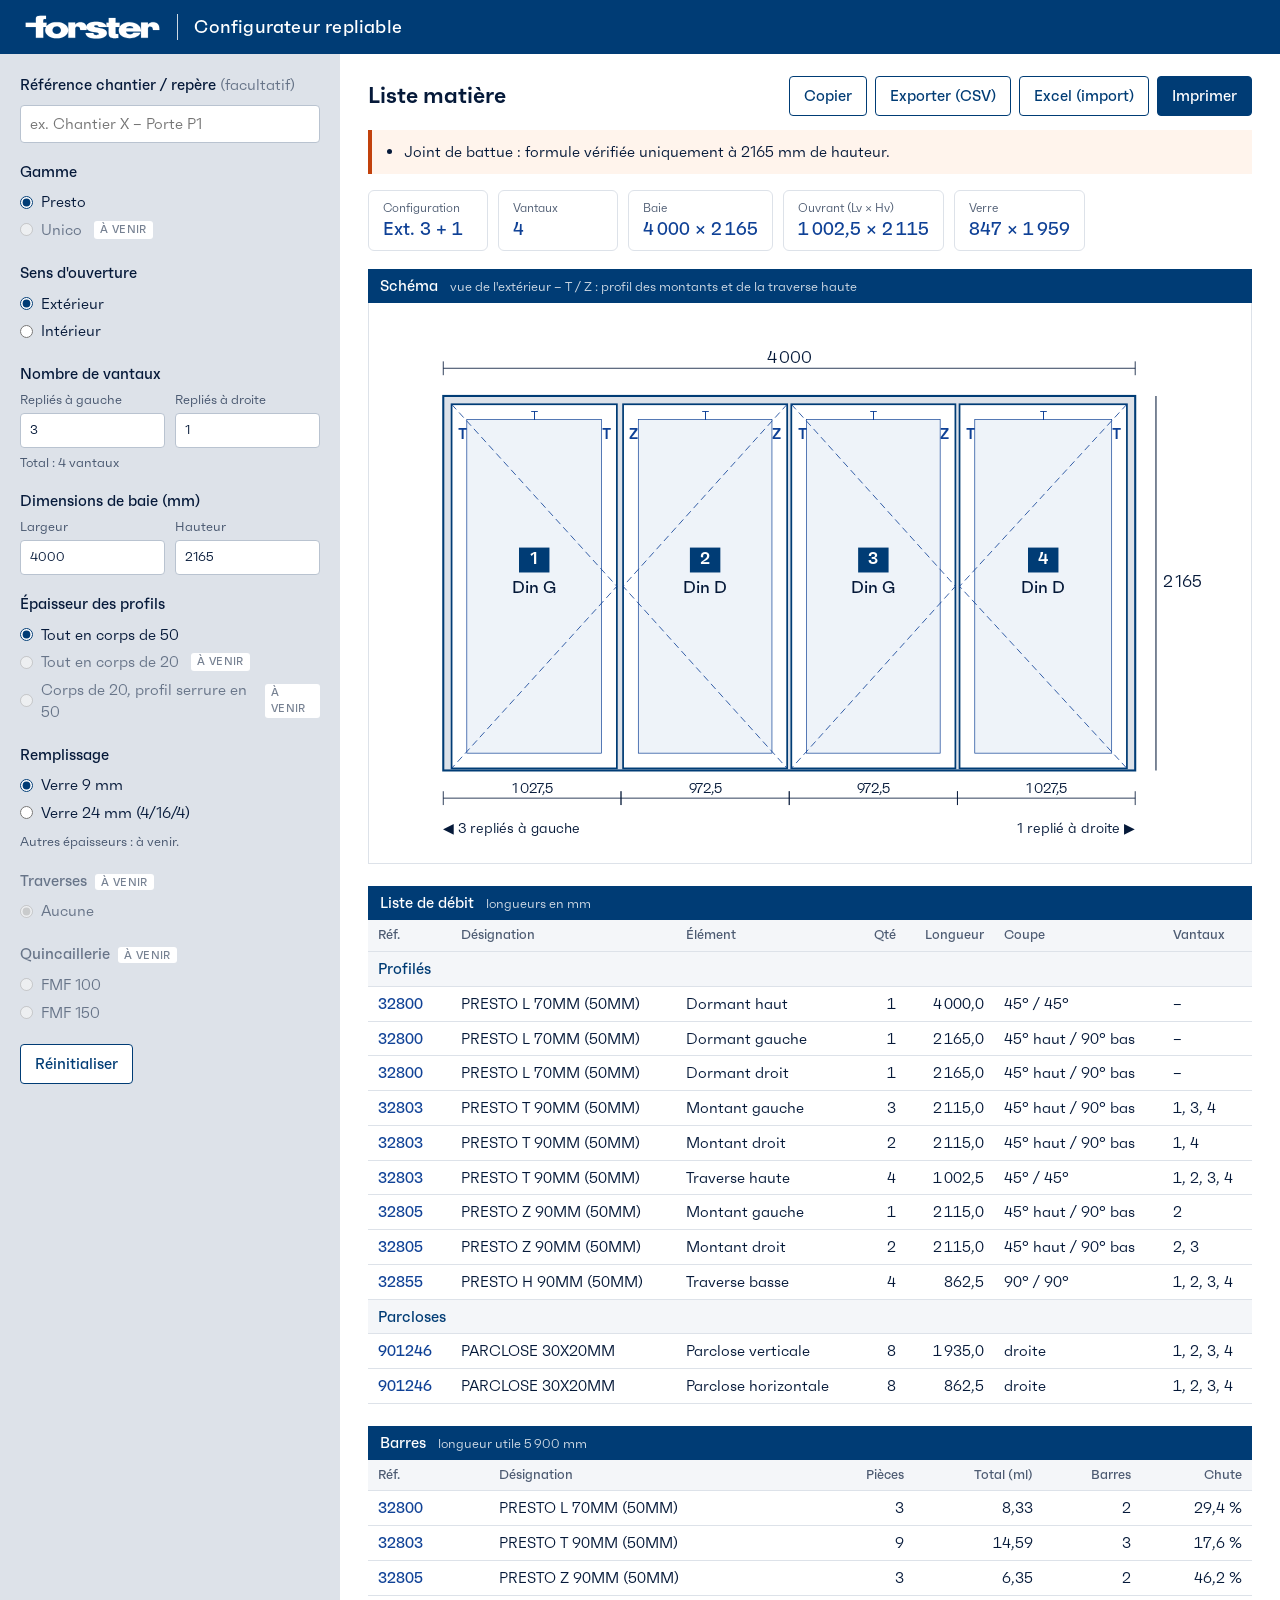
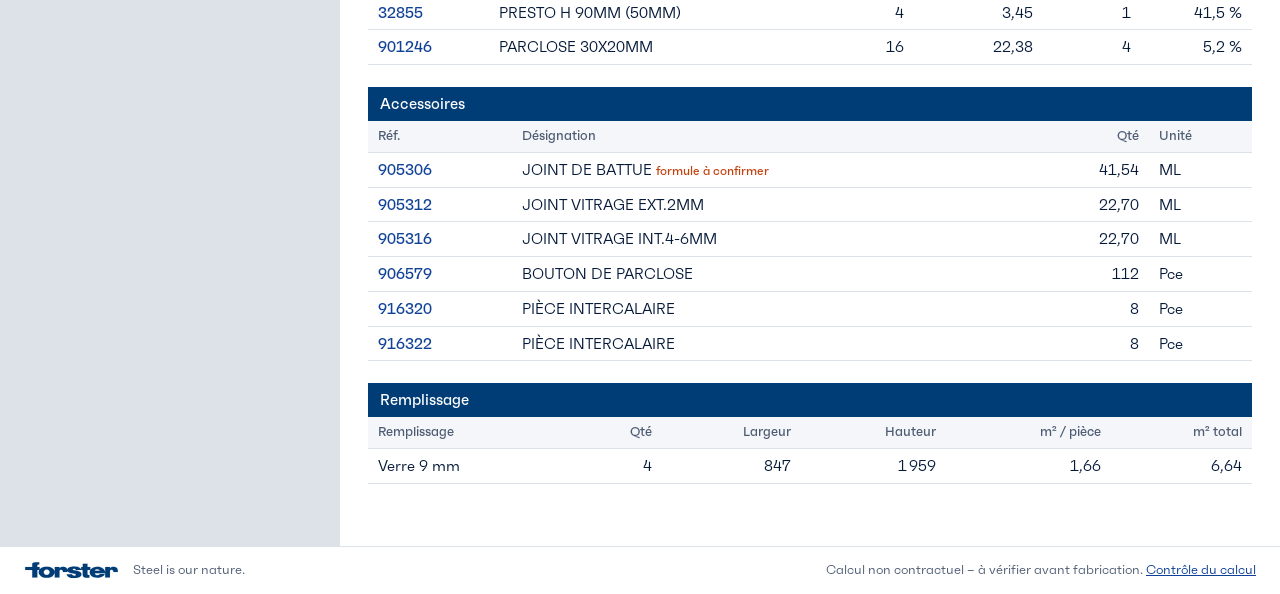
==== index.html @ 145a592c "Export Excel au format du fichier d'import « Import – Zusatzartikel » - Bouton « Excel (import) » : " ====
<!DOCTYPE html>
<html lang="fr">
<head>
  <meta charset="utf-8">
  <meta name="viewport" content="width=device-width, initial-scale=1">
  <title>Configurateur repliable – Forster</title>
  <link rel="icon" href="assets/logo-forster.svg" type="image/svg+xml">
  <link rel="stylesheet" href="css/style.css">
</head>
<body>
  <header class="entete">
    <img src="assets/logo-forster-blanc.svg" alt="Forster">
    <span class="filet"></span>
    <span class="nom-appli">Configurateur repliable</span>
  </header>

  <div class="mise-en-page">
    <!-- ========== Saisie ========== -->
    <form id="formulaire" class="panneau" autocomplete="off">
      <div class="bloc">
        <label class="libelle" for="chantier">Référence chantier / repère <span class="facultatif">(facultatif)</span></label>
        <input type="text" id="chantier" name="chantier" placeholder="ex. Chantier X – Porte P1">
      </div>

      <fieldset class="bloc">
        <legend class="libelle">Gamme</legend>
        <label class="choix"><input type="radio" name="gamme" value="presto" checked> Presto</label>
        <label class="choix inactif"><input type="radio" name="gamme" value="unico" disabled> Unico <span class="bientot">à venir</span></label>
      </fieldset>

      <fieldset class="bloc">
        <legend class="libelle">Sens d'ouverture</legend>
        <label class="choix"><input type="radio" name="sens" value="ext" checked> Extérieur</label>
        <label class="choix"><input type="radio" name="sens" value="int"> Intérieur</label>
      </fieldset>

      <fieldset class="bloc">
        <legend class="libelle">Nombre de vantaux</legend>
        <div class="deux-colonnes">
          <label>Repliés à gauche<input type="number" name="gauche" min="0" max="9" step="1" value="3"></label>
          <label>Repliés à droite<input type="number" name="droite" min="0" max="9" step="1" value="1"></label>
        </div>
        <p class="aide" id="totalVantaux"></p>
      </fieldset>

      <fieldset class="bloc">
        <legend class="libelle">Dimensions de baie (mm)</legend>
        <div class="deux-colonnes">
          <label>Largeur<input type="number" name="largeur" min="1" step="1" value="4000"></label>
          <label>Hauteur<input type="number" name="hauteur" min="1" step="1" value="2165"></label>
        </div>
      </fieldset>

      <fieldset class="bloc">
        <legend class="libelle">Épaisseur des profils</legend>
        <label class="choix"><input type="radio" name="corps" value="50" checked> Tout en corps de 50</label>
        <label class="choix inactif"><input type="radio" name="corps" value="20" disabled> Tout en corps de 20 <span class="bientot">à venir</span></label>
        <label class="choix inactif"><input type="radio" name="corps" value="20-50" disabled> Corps de 20, profil serrure en 50 <span class="bientot">à venir</span></label>
      </fieldset>

      <fieldset class="bloc">
        <legend class="libelle">Remplissage</legend>
        <label class="choix"><input type="radio" name="remplissage" value="9" checked> Verre 9 mm</label>
        <label class="choix"><input type="radio" name="remplissage" value="24"> Verre 24 mm (4/16/4)</label>
        <p class="aide">Autres épaisseurs : à venir.</p>
      </fieldset>

      <fieldset class="bloc inactif">
        <legend class="libelle">Traverses <span class="bientot">à venir</span></legend>
        <label class="choix"><input type="radio" name="traverses" value="0" checked disabled> Aucune</label>
      </fieldset>

      <fieldset class="bloc inactif">
        <legend class="libelle">Quincaillerie <span class="bientot">à venir</span></legend>
        <label class="choix"><input type="radio" name="quincaillerie" value="fmf100" disabled> FMF 100</label>
        <label class="choix"><input type="radio" name="quincaillerie" value="fmf150" disabled> FMF 150</label>
      </fieldset>

      <button type="button" id="btnReinit" class="bouton secondaire">Réinitialiser</button>
    </form>

    <!-- ========== Résultat ========== -->
    <main id="resultat" class="resultat">
      <div class="barre-actions">
        <h1 id="titreResultat">Liste matière</h1>
        <div class="actions">
          <button type="button" id="btnCopier" class="bouton secondaire">Copier</button>
          <button type="button" id="btnCsv" class="bouton secondaire">Exporter (CSV)</button>
          <button type="button" id="btnExcel" class="bouton secondaire" title="Fichier au format « Import – Zusatzartikel »">Excel (import)</button>
          <button type="button" id="btnImprimer" class="bouton">Imprimer</button>
        </div>
      </div>
      <p id="message" class="message" hidden></p>
      <div id="contenu"></div>
    </main>
  </div>

  <footer class="pied">
    <img src="assets/logo-forster.svg" alt="Forster">
    <span>Steel is our nature.</span>
    <span class="avertissement">Calcul non contractuel – à vérifier avant fabrication. <a href="tests/tests.html">Contrôle du calcul</a></span>
  </footer>

  <script src="js/calcul.js"></script>
  <script src="js/modele-import-excel.js"></script>
  <script src="js/export-excel.js"></script>
  <script src="js/app.js"></script>
</body>
</html>
---- css/style.css ----
/* Configurateur repliable – charte graphique Forster */

@font-face { font-family: 'Faktum'; src: url('../assets/fonts/Faktum-Regular.woff') format('woff'); font-weight: 400; font-display: swap; }
@font-face { font-family: 'Faktum'; src: url('../assets/fonts/Faktum-Medium.woff') format('woff'); font-weight: 500; font-display: swap; }
@font-face { font-family: 'Faktum'; src: url('../assets/fonts/Faktum-SemiBold.woff') format('woff'); font-weight: 600; font-display: swap; }

:root {
  --fo-blue: #003C75;   /* Main blue : en-tête, bandeaux */
  --fo-blue2: #0F4196;  /* Secondary blue : références, données techniques */
  --fo-ink: #051939;    /* Texte */
  --fo-ink-70: rgba(5, 25, 57, .7);
  --fo-ink-55: rgba(5, 25, 57, .55);
  --fo-grey: #DDE2E9;   /* Fonds, panneaux, séparateurs */
  --alerte: #C2410C;    /* Seule exception hors charte : alertes */
  --alerte-fond: #FFF4EC;
}

* { box-sizing: border-box; }
html, body { margin: 0; }
body {
  font-family: 'Faktum', system-ui, sans-serif;
  color: var(--fo-ink);
  background: #fff;
  font-size: 15px;
  line-height: 1.45;
  min-height: 100vh;
  display: flex;
  flex-direction: column;
}
h1, h2, h3 { font-weight: 600; margin: 0; }

/* En-tête */
.entete {
  background: var(--fo-blue);
  color: #fff;
  display: flex;
  align-items: center;
  gap: 16px;
  padding: 14px 24px;
}
.entete img { height: 26px; display: block; }
.entete .filet { width: 1px; height: 26px; background: #fff; opacity: .8; }
.entete .nom-appli { font-weight: 500; font-size: 18px; letter-spacing: .2px; }

/* Mise en page */
.mise-en-page { display: grid; grid-template-columns: 340px 1fr; flex: 1; }
@media (max-width: 900px) { .mise-en-page { grid-template-columns: 1fr; } }

/* Panneau de saisie */
.panneau { background: var(--fo-grey); padding: 20px; }
.bloc { border: 0; margin: 0 0 18px; padding: 0; }
.libelle { display: block; font-weight: 500; margin-bottom: 6px; padding: 0; }
.facultatif { font-weight: 400; color: var(--fo-ink-55); }
.choix { display: flex; align-items: center; gap: 8px; padding: 3px 0; cursor: pointer; }
.choix input { accent-color: var(--fo-blue); margin: 0; }
.inactif, .inactif .choix { color: var(--fo-ink-55); cursor: not-allowed; }
.bientot {
  font-size: 11px; font-weight: 500; text-transform: uppercase; letter-spacing: .4px;
  background: #fff; color: var(--fo-ink-55); border-radius: 3px; padding: 1px 6px; margin-left: 4px;
}
.deux-colonnes { display: grid; grid-template-columns: 1fr 1fr; gap: 10px; }
.deux-colonnes label { font-size: 13px; color: var(--fo-ink-70); }
input[type=number], input[type=text] {
  width: 100%; font: inherit; color: var(--fo-ink);
  border: 1px solid #b9c3d0; border-radius: 4px; padding: 7px 9px; background: #fff; margin-top: 3px;
}
input:focus { outline: 2px solid var(--fo-blue2); outline-offset: -1px; border-color: var(--fo-blue2); }
.aide { font-size: 13px; color: var(--fo-ink-70); margin: 6px 0 0; }

/* Boutons */
.bouton {
  font: inherit; font-weight: 500; border-radius: 4px; padding: 8px 14px; cursor: pointer;
  background: var(--fo-blue); color: #fff; border: 1px solid var(--fo-blue);
}
.bouton:hover { background: var(--fo-blue2); border-color: var(--fo-blue2); }
.bouton.secondaire { background: #fff; color: var(--fo-blue); border-color: var(--fo-blue); }
.bouton.secondaire:hover { background: var(--fo-grey); }

/* Résultat */
.resultat { padding: 22px 28px 40px; min-width: 0; }
.barre-actions { display: flex; align-items: center; justify-content: space-between; gap: 12px; flex-wrap: wrap; margin-bottom: 14px; }
.barre-actions h1 { font-size: 22px; }
.actions { display: flex; gap: 8px; flex-wrap: wrap; }
.message { background: var(--alerte-fond); border-left: 4px solid var(--alerte); padding: 10px 14px; margin: 0 0 14px; }
.alertes { background: var(--alerte-fond); border-left: 4px solid var(--alerte); padding: 8px 14px; margin: 0 0 16px; }
.alertes ul { margin: 0; padding-left: 18px; }
.alertes li { margin: 3px 0; }

.synthese { display: flex; flex-wrap: wrap; gap: 10px; margin-bottom: 18px; }
.tuile { border: 1px solid var(--fo-grey); border-radius: 6px; padding: 8px 14px; min-width: 120px; }
.tuile .t { font-size: 12px; color: var(--fo-ink-70); }
.tuile .v { font-size: 18px; font-weight: 500; color: var(--fo-blue2); font-variant-numeric: tabular-nums; }

.section { margin-bottom: 22px; break-inside: avoid; }
.bandeau { background: var(--fo-blue); color: #fff; font-weight: 500; padding: 6px 12px; font-size: 15px; }
.bandeau .note { font-weight: 400; opacity: .8; font-size: 13px; margin-left: 8px; }

.schema { border: 1px solid var(--fo-grey); border-top: 0; padding: 12px; overflow-x: auto; }
.schema svg { display: block; max-width: 100%; height: auto; margin: 0 auto; }

table { width: 100%; border-collapse: collapse; font-variant-numeric: tabular-nums; }
th, td { text-align: left; padding: 6px 10px; border-bottom: 1px solid var(--fo-grey); vertical-align: top; }
th { font-weight: 500; font-size: 13px; color: var(--fo-ink-70); background: #f4f6f9; }
td.n, th.n { text-align: right; }
td.ref { color: var(--fo-blue2); font-weight: 500; white-space: nowrap; }
tr.sous-titre td { background: #f4f6f9; font-weight: 500; color: var(--fo-blue); }
.a-confirmer { color: var(--alerte); font-size: 12px; font-weight: 500; }

/* Pied de page */
.pied {
  display: flex; align-items: center; gap: 14px; flex-wrap: wrap;
  border-top: 1px solid var(--fo-grey); padding: 14px 24px; font-size: 13px; color: var(--fo-ink-70);
}
.pied img { height: 18px; }
.pied .avertissement { margin-left: auto; }
.pied a { color: var(--fo-blue2); }

/* Impression */
@media print {
  @page { size: A4; margin: 12mm; }
  body { font-size: 11px; }
  .panneau, .actions, .pied a, #btnReinit { display: none !important; }
  .mise-en-page { display: block; }
  .resultat { padding: 0; }
  .entete, .bandeau, th, tr.sous-titre td { -webkit-print-color-adjust: exact; print-color-adjust: exact; }
  th, td { padding: 3px 6px; }
}
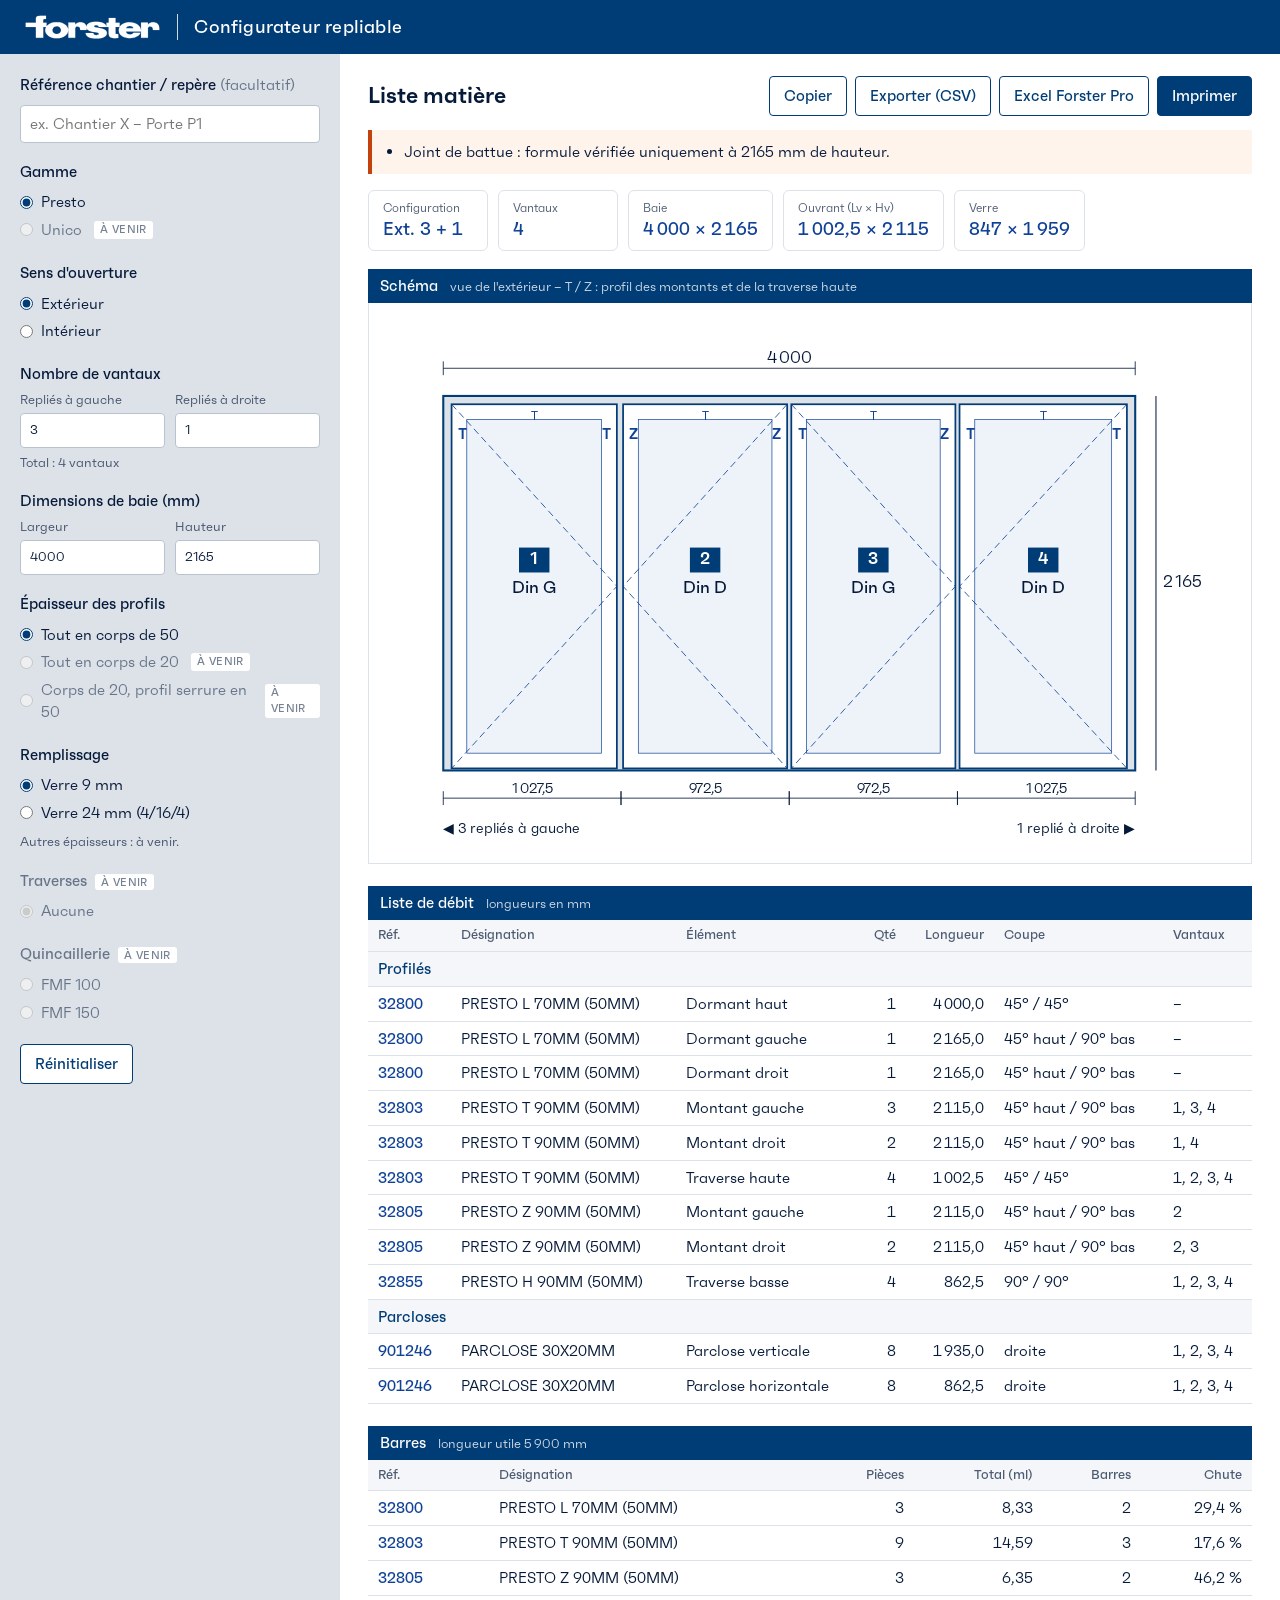
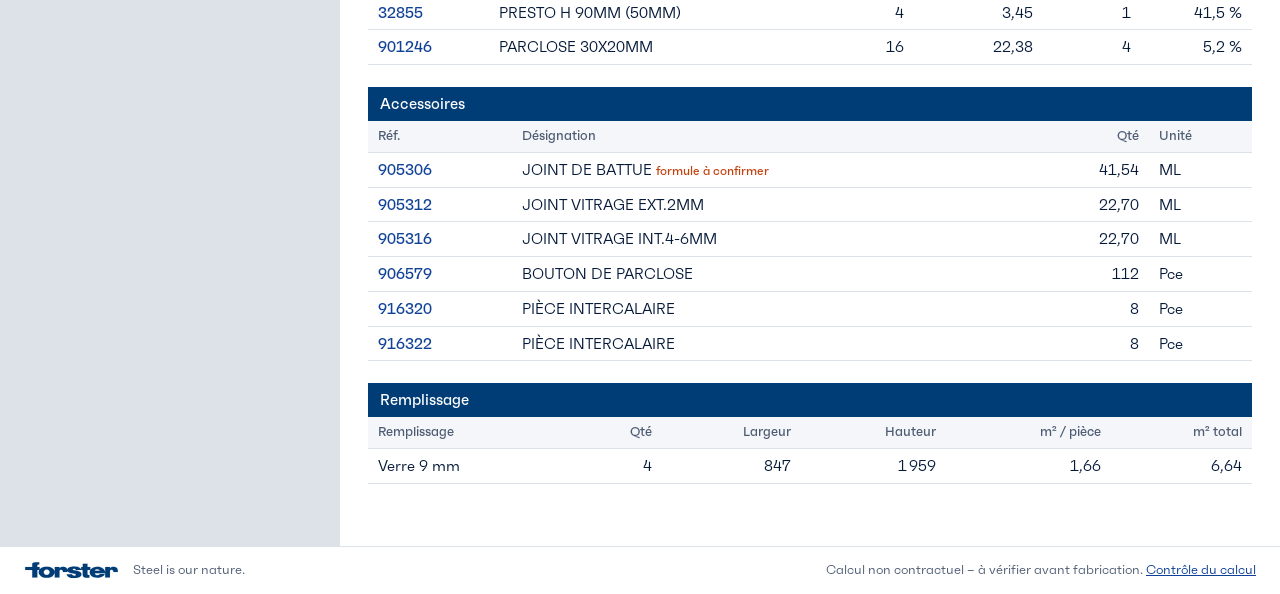
==== commit ecc9b4cb: "Bouton « Excel Forster Pro » et fichiers export_excel_FP_….xlsx Co-Authored-By: Claude Opus 5.5 <nor" ====
--- a/index.html
+++ b/index.html
@@ -86,7 +86,7 @@
         <div class="actions">
           <button type="button" id="btnCopier" class="bouton secondaire">Copier</button>
           <button type="button" id="btnCsv" class="bouton secondaire">Exporter (CSV)</button>
-          <button type="button" id="btnExcel" class="bouton secondaire" title="Fichier au format « Import – Zusatzartikel »">Excel (import)</button>
+          <button type="button" id="btnExcel" class="bouton secondaire" title="Fichier d'import Forster Pro (format « Import – Zusatzartikel »)">Excel Forster Pro</button>
           <button type="button" id="btnImprimer" class="bouton">Imprimer</button>
         </div>
       </div>
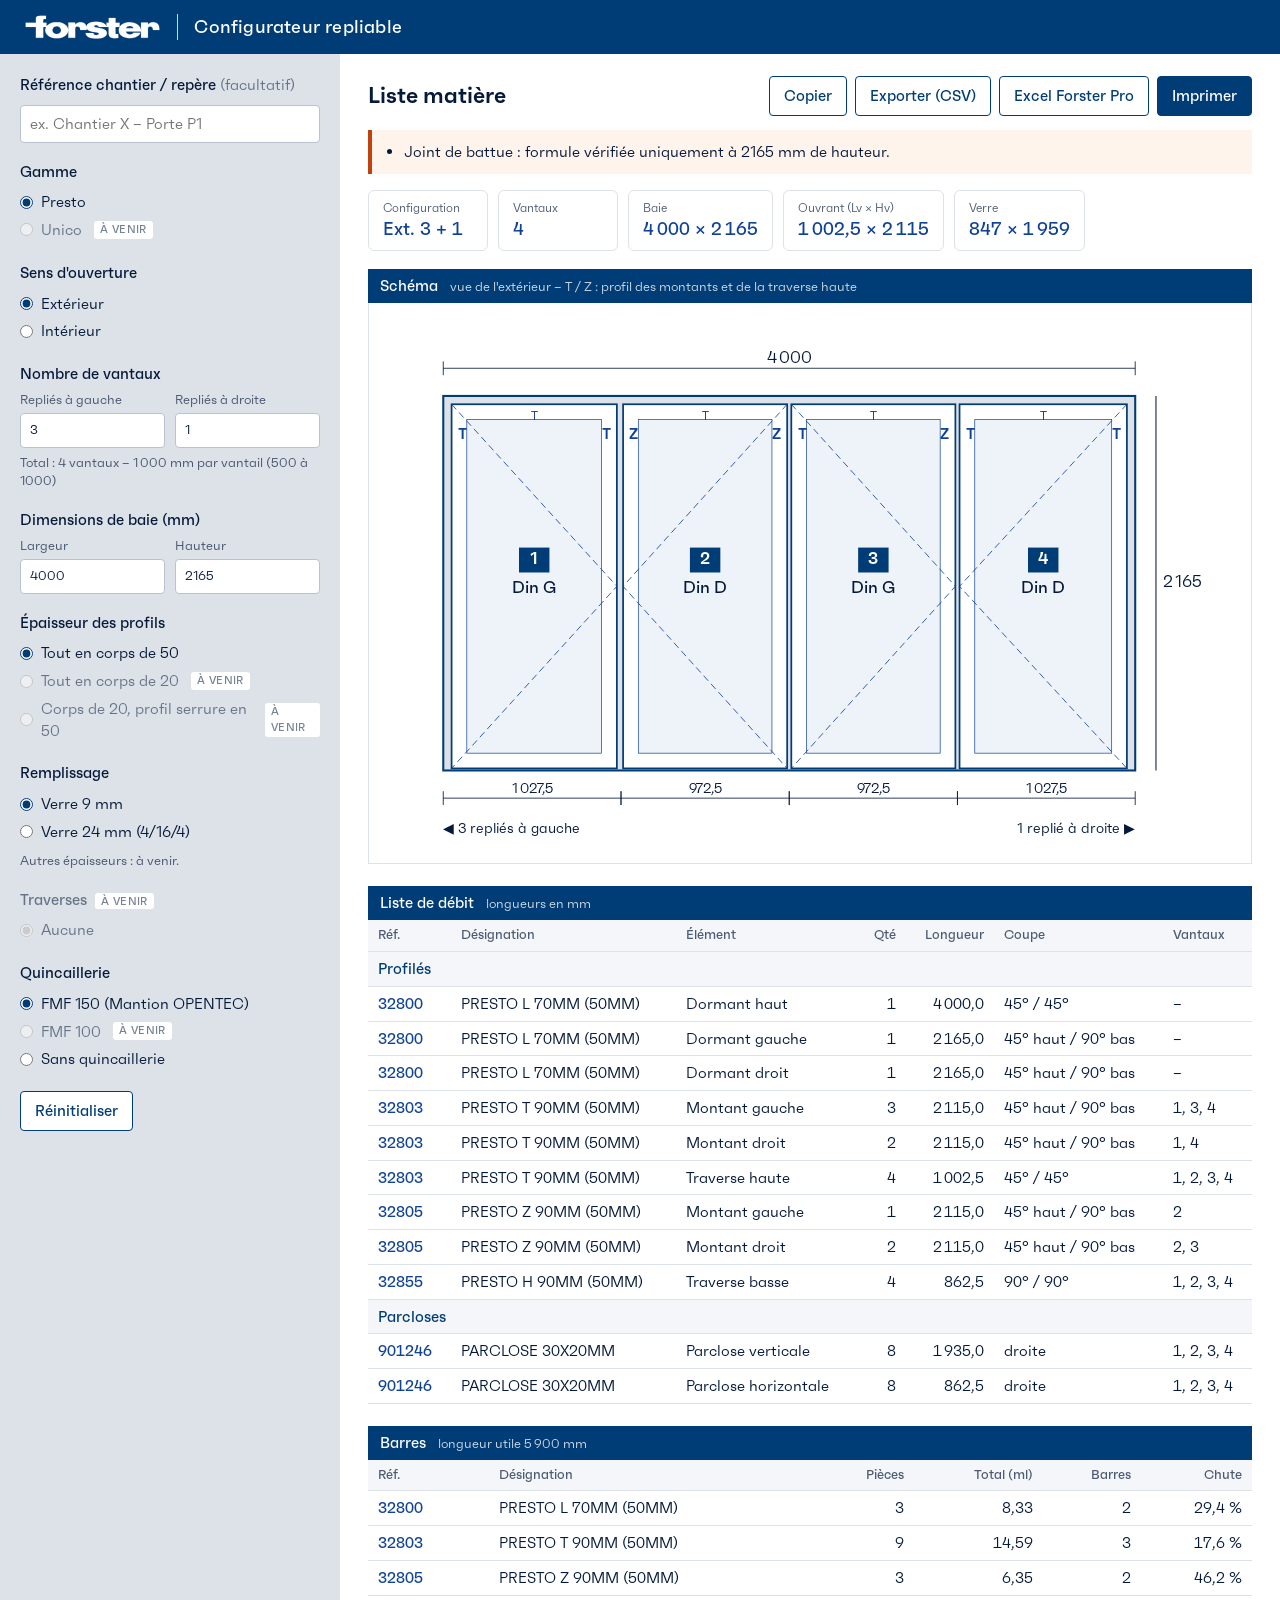
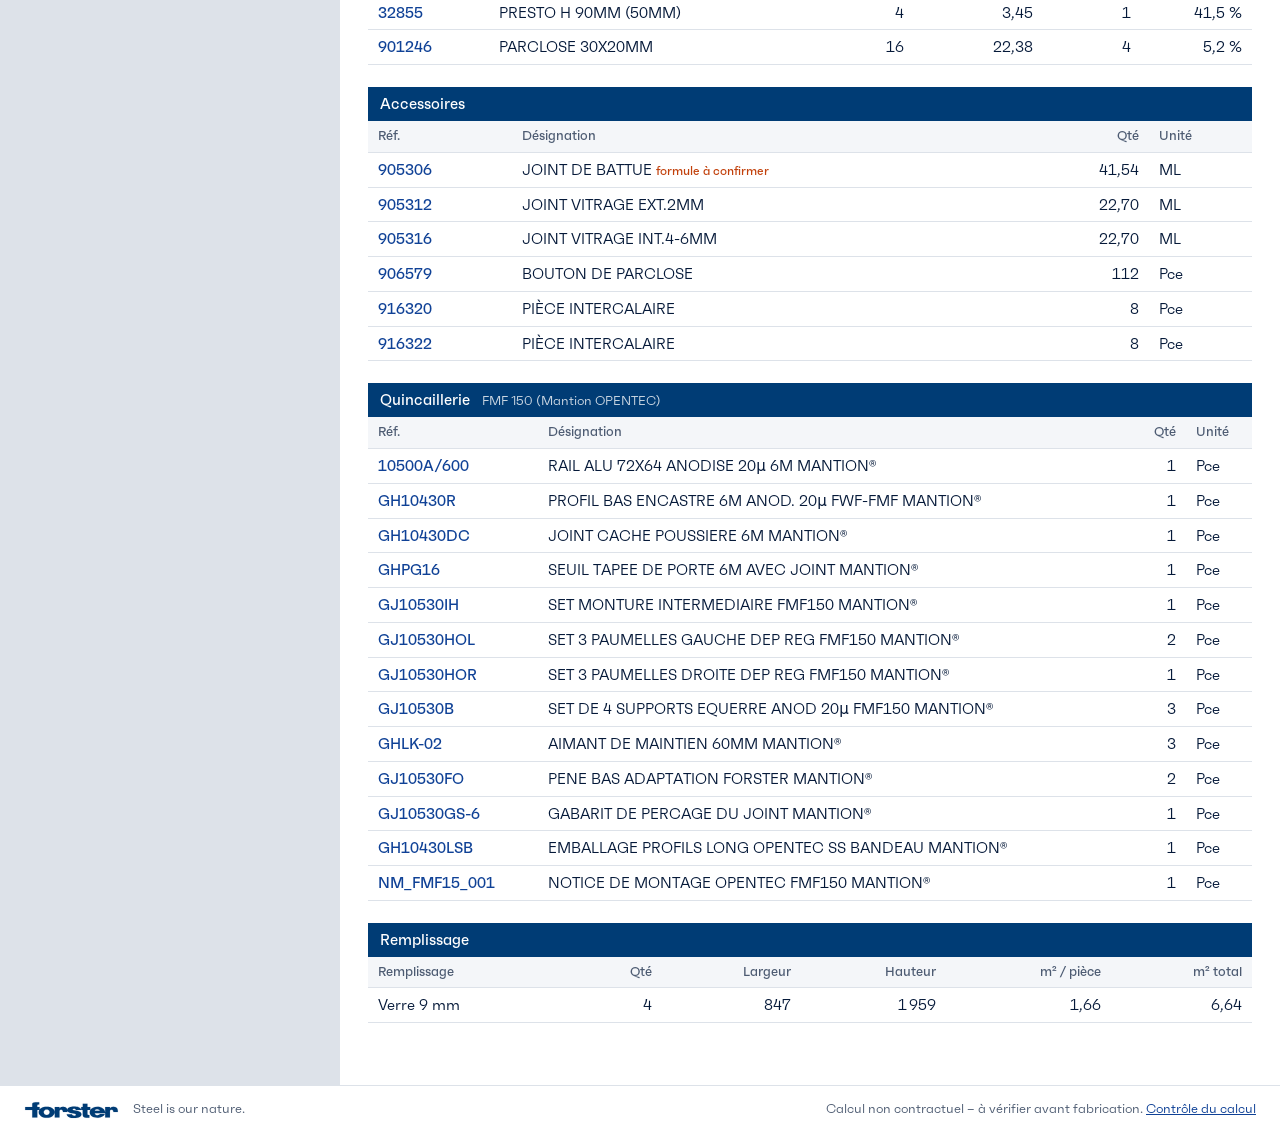
==== commit f8e767a1: "Quincaillerie FMF 150 (Mantion OPENTEC) et limites 500-1000 mm par vantail, 13 vantaux - data/fmf150" ====
--- a/index.html
+++ b/index.html
@@ -37,8 +37,8 @@
       <fieldset class="bloc">
         <legend class="libelle">Nombre de vantaux</legend>
         <div class="deux-colonnes">
-          <label>Repliés à gauche<input type="number" name="gauche" min="0" max="9" step="1" value="3"></label>
-          <label>Repliés à droite<input type="number" name="droite" min="0" max="9" step="1" value="1"></label>
+          <label>Repliés à gauche<input type="number" name="gauche" min="0" max="13" step="1" value="3"></label>
+          <label>Repliés à droite<input type="number" name="droite" min="0" max="13" step="1" value="1"></label>
         </div>
         <p class="aide" id="totalVantaux"></p>
       </fieldset>
@@ -70,10 +70,11 @@
         <label class="choix"><input type="radio" name="traverses" value="0" checked disabled> Aucune</label>
       </fieldset>
 
-      <fieldset class="bloc inactif">
-        <legend class="libelle">Quincaillerie <span class="bientot">à venir</span></legend>
-        <label class="choix"><input type="radio" name="quincaillerie" value="fmf100" disabled> FMF 100</label>
-        <label class="choix"><input type="radio" name="quincaillerie" value="fmf150" disabled> FMF 150</label>
+      <fieldset class="bloc">
+        <legend class="libelle">Quincaillerie</legend>
+        <label class="choix"><input type="radio" name="quincaillerie" value="fmf150" checked> FMF 150 (Mantion OPENTEC)</label>
+        <label class="choix inactif"><input type="radio" name="quincaillerie" value="fmf100" disabled> FMF 100 <span class="bientot">à venir</span></label>
+        <label class="choix"><input type="radio" name="quincaillerie" value="aucune"> Sans quincaillerie</label>
       </fieldset>
 
       <button type="button" id="btnReinit" class="bouton secondaire">Réinitialiser</button>
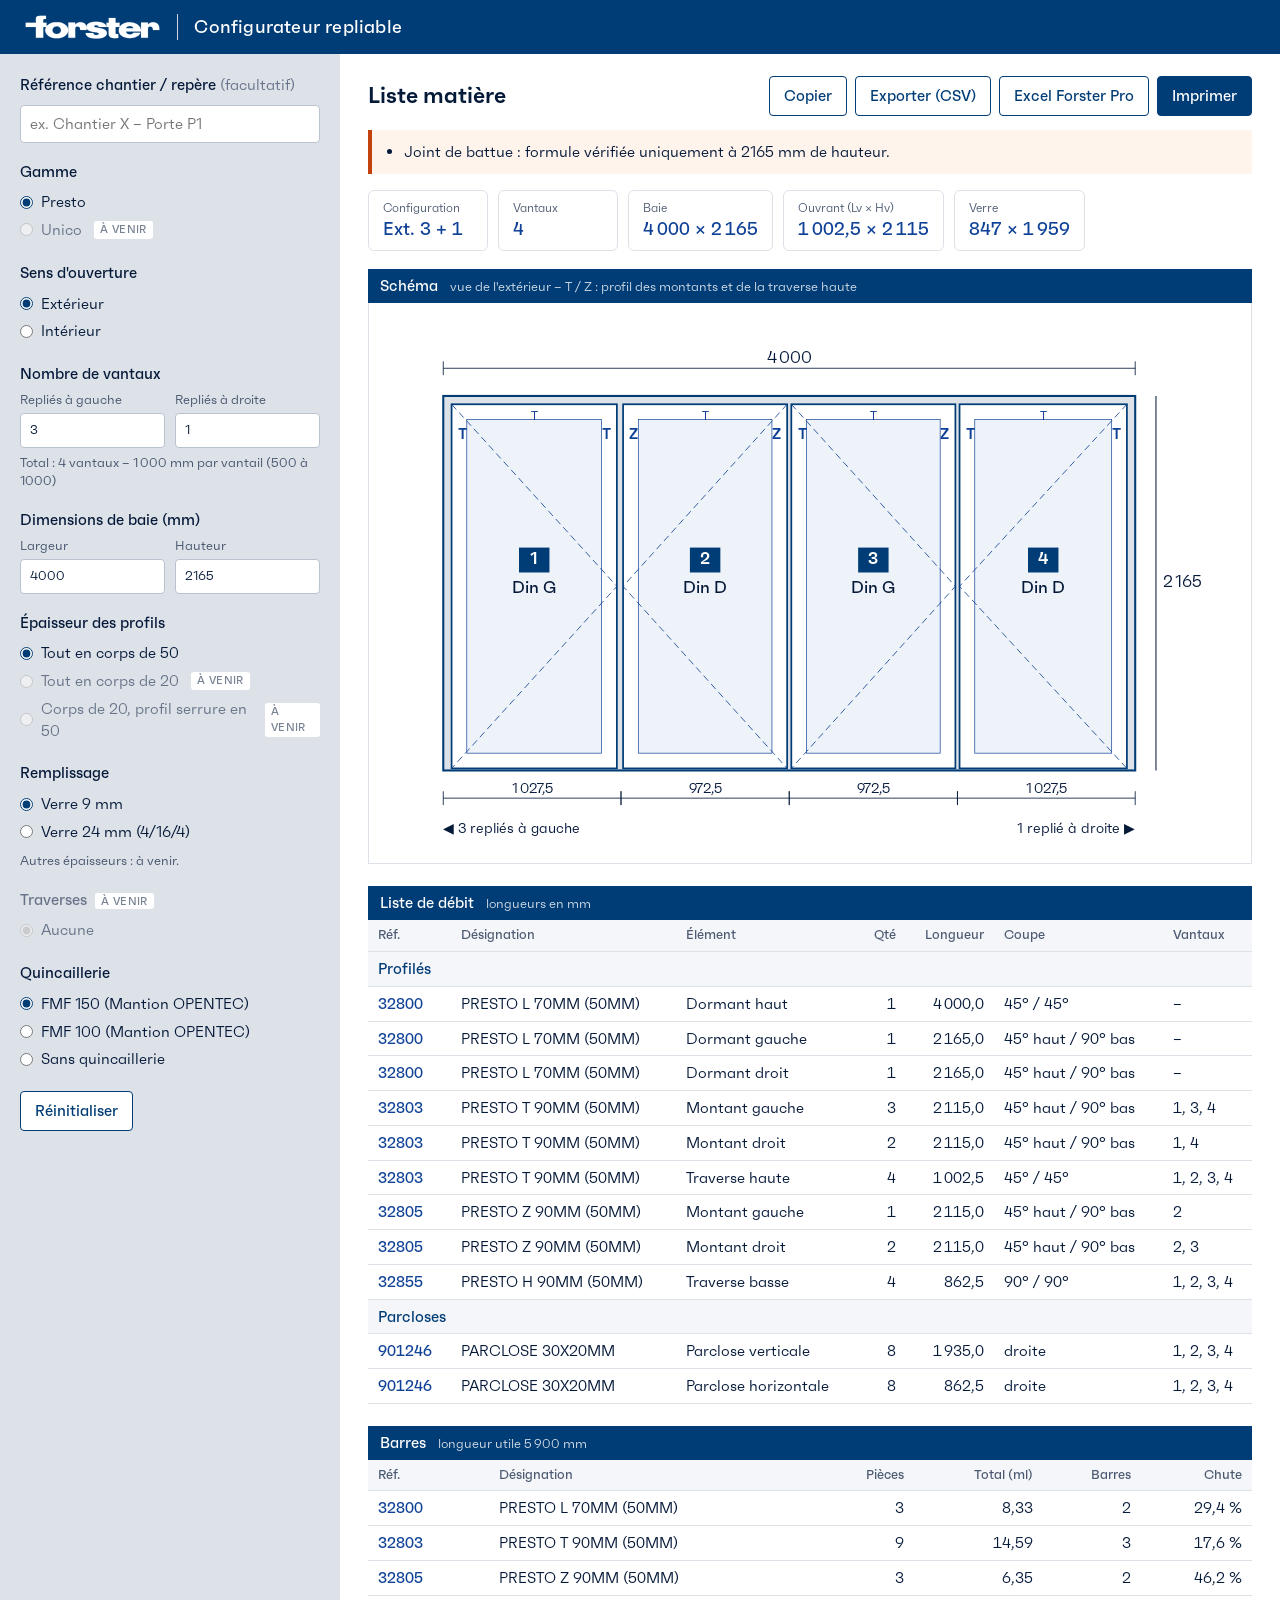
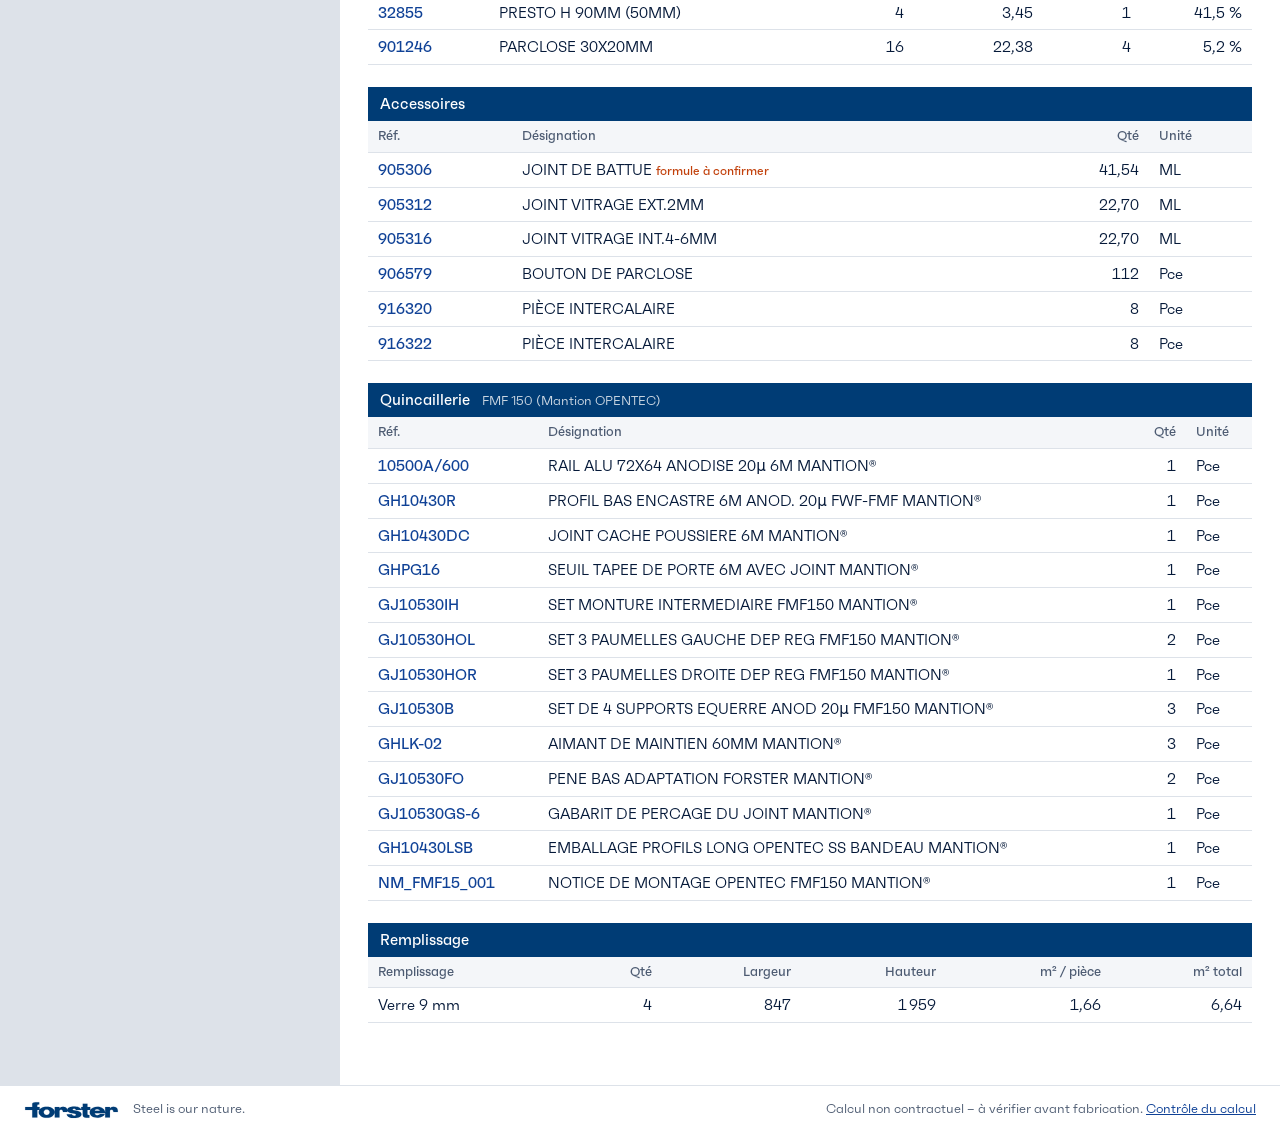
==== commit 8849b6dc: "Quincaillerie FMF 100 (Mantion OPENTEC) avec fixation murale / plafond - data/fmf100.json + règles d" ====
--- a/index.html
+++ b/index.html
@@ -73,8 +73,14 @@
       <fieldset class="bloc">
         <legend class="libelle">Quincaillerie</legend>
         <label class="choix"><input type="radio" name="quincaillerie" value="fmf150" checked> FMF 150 (Mantion OPENTEC)</label>
-        <label class="choix inactif"><input type="radio" name="quincaillerie" value="fmf100" disabled> FMF 100 <span class="bientot">à venir</span></label>
+        <label class="choix"><input type="radio" name="quincaillerie" value="fmf100"> FMF 100 (Mantion OPENTEC)</label>
         <label class="choix"><input type="radio" name="quincaillerie" value="aucune"> Sans quincaillerie</label>
+        <div id="blocFixation" class="sous-bloc" hidden>
+          <span class="libelle">Fixation du rail</span>
+          <label class="choix"><input type="radio" name="fixation" value="murale" checked> Murale (avec bandeau)</label>
+          <label class="choix"><input type="radio" name="fixation" value="plafond"> Plafond (sans bandeau)</label>
+          <p class="aide">FMF 100 : 3 à 8 vantaux, 6000 × 2400 mm maximum, pas de nombre pair des deux côtés.</p>
+        </div>
       </fieldset>
 
       <button type="button" id="btnReinit" class="bouton secondaire">Réinitialiser</button>
--- a/css/style.css
+++ b/css/style.css
@@ -65,6 +65,8 @@
   border: 1px solid #b9c3d0; border-radius: 4px; padding: 7px 9px; background: #fff; margin-top: 3px;
 }
 input:focus { outline: 2px solid var(--fo-blue2); outline-offset: -1px; border-color: var(--fo-blue2); }
+.sous-bloc { margin: 8px 0 0 24px; padding-left: 10px; border-left: 2px solid #b9c3d0; }
+.sous-bloc .libelle { font-size: 14px; margin-bottom: 2px; }
 .aide { font-size: 13px; color: var(--fo-ink-70); margin: 6px 0 0; }
 
 /* Boutons */
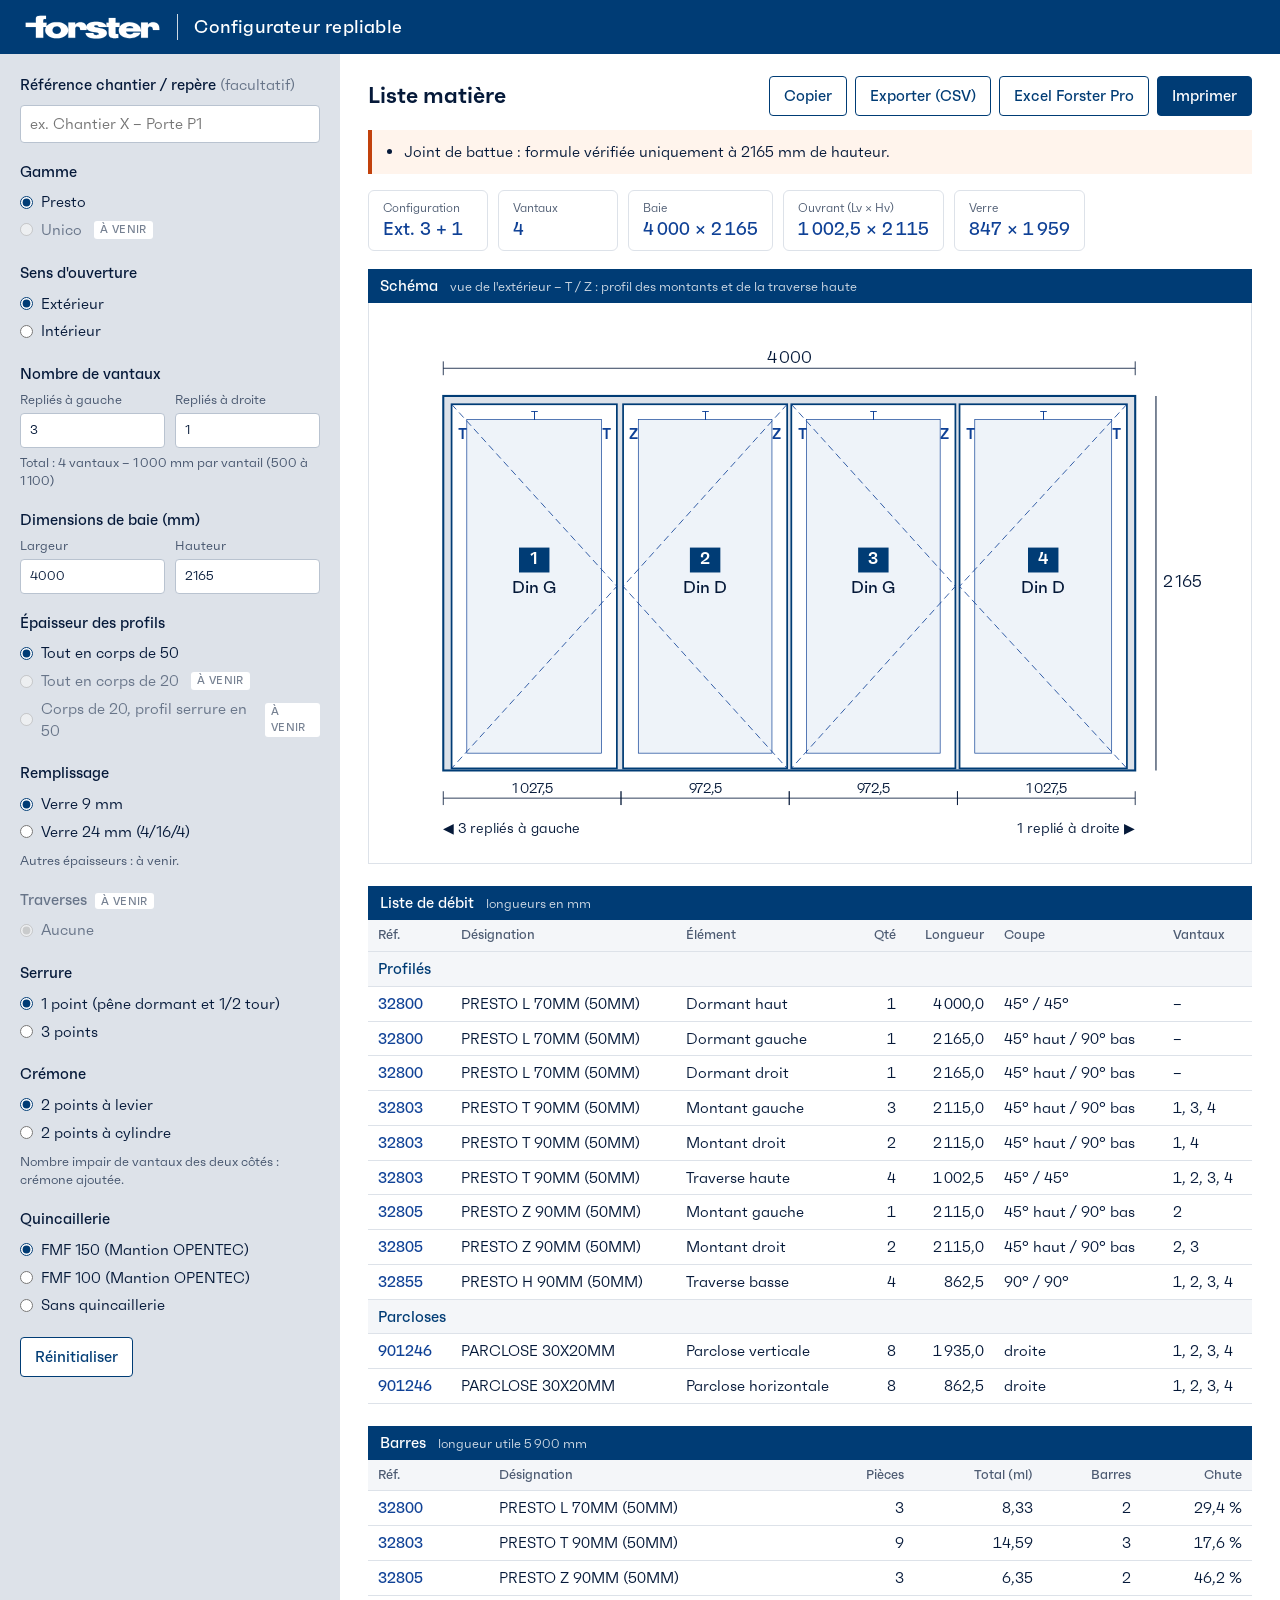
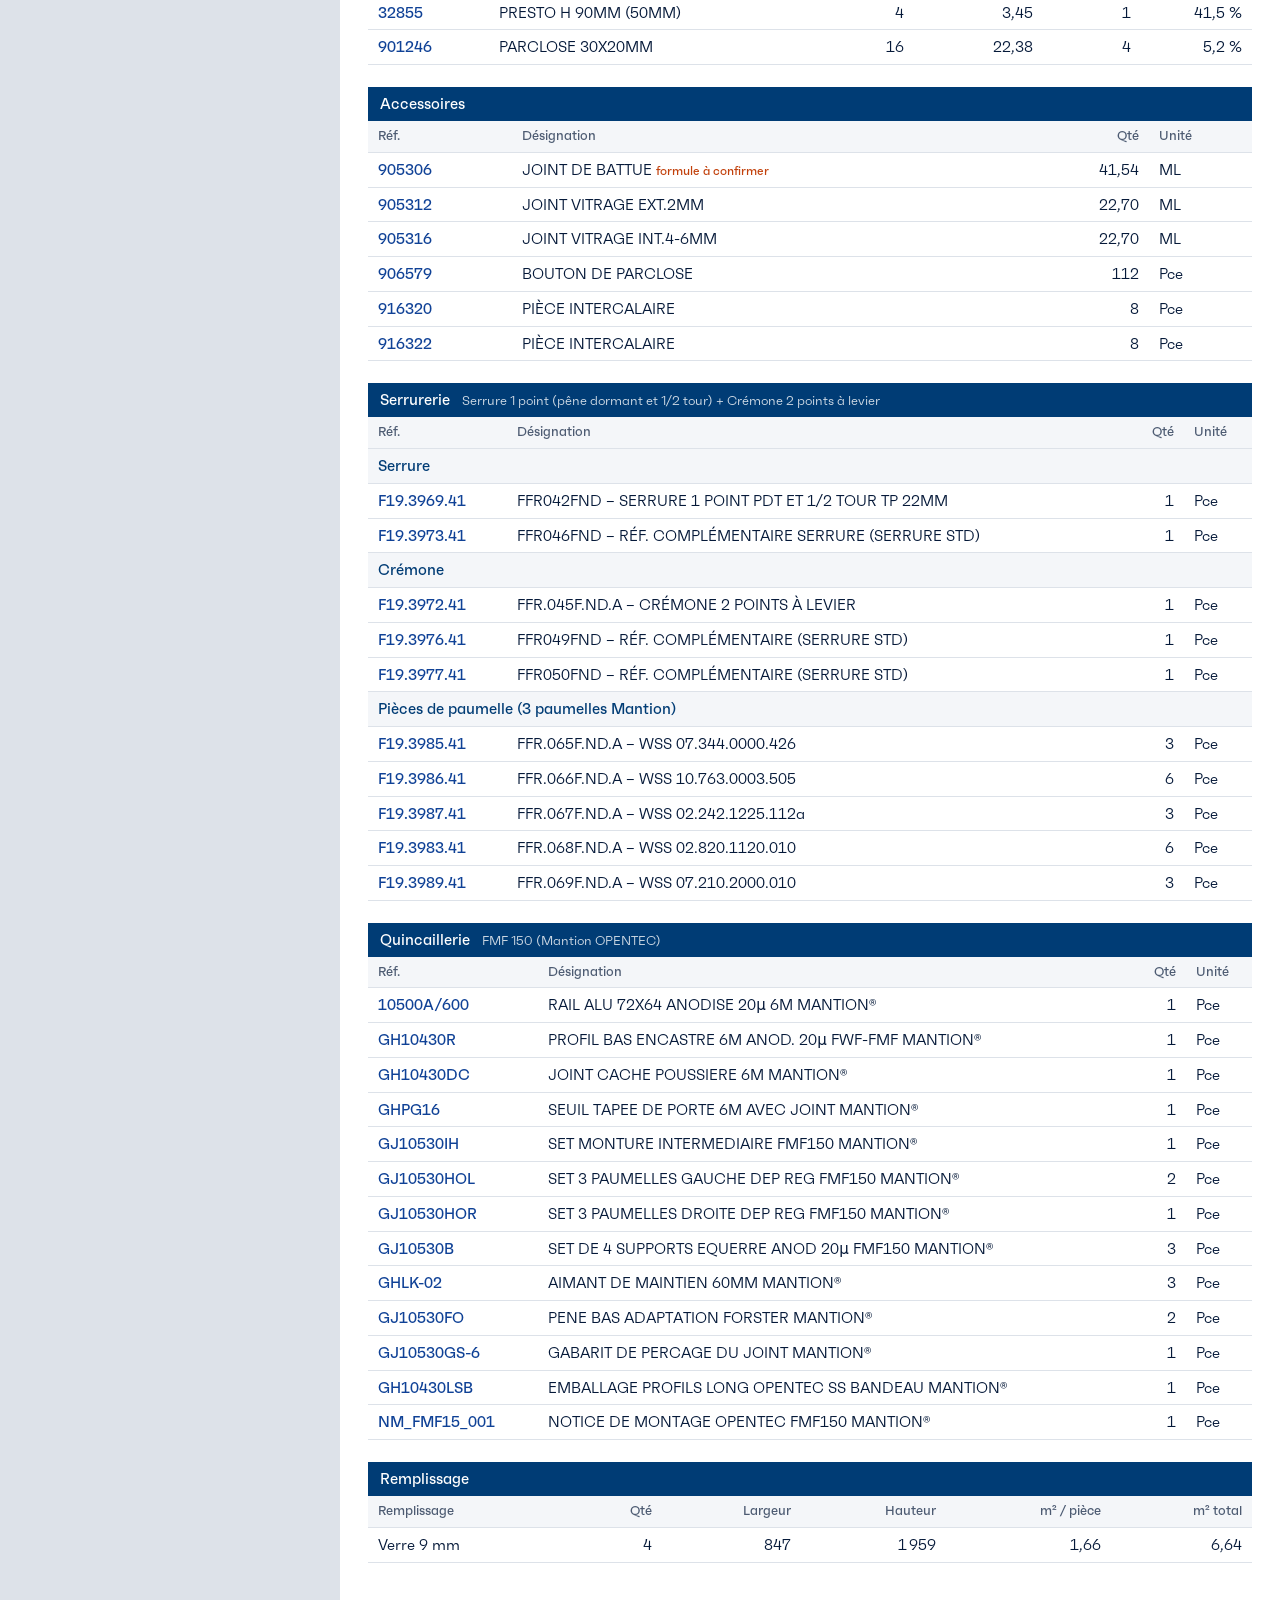
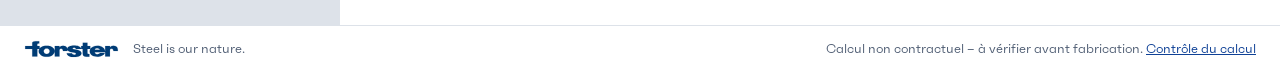
==== commit 946780b3: "Serrurerie : serrure 1 / 3 points, crémone (impair des deux côtés), pièces de paumelle FFR.065F à 06" ====
--- a/index.html
+++ b/index.html
@@ -71,6 +71,19 @@
       </fieldset>
 
       <fieldset class="bloc">
+        <legend class="libelle">Serrure</legend>
+        <label class="choix"><input type="radio" name="serrure" value="1pt" checked> 1 point (pêne dormant et 1/2 tour)</label>
+        <label class="choix"><input type="radio" name="serrure" value="3pts"> 3 points</label>
+      </fieldset>
+
+      <fieldset class="bloc" id="blocCremone">
+        <legend class="libelle">Crémone</legend>
+        <label class="choix"><input type="radio" name="cremone" value="levier" checked> 2 points à levier</label>
+        <label class="choix"><input type="radio" name="cremone" value="cylindre"> 2 points à cylindre</label>
+        <p class="aide" id="aideCremone">Seulement si le nombre de vantaux est impair des deux côtés (3+1, 5+1, 3+3…).</p>
+      </fieldset>
+
+      <fieldset class="bloc">
         <legend class="libelle">Quincaillerie</legend>
         <label class="choix"><input type="radio" name="quincaillerie" value="fmf150" checked> FMF 150 (Mantion OPENTEC)</label>
         <label class="choix"><input type="radio" name="quincaillerie" value="fmf100"> FMF 100 (Mantion OPENTEC)</label>
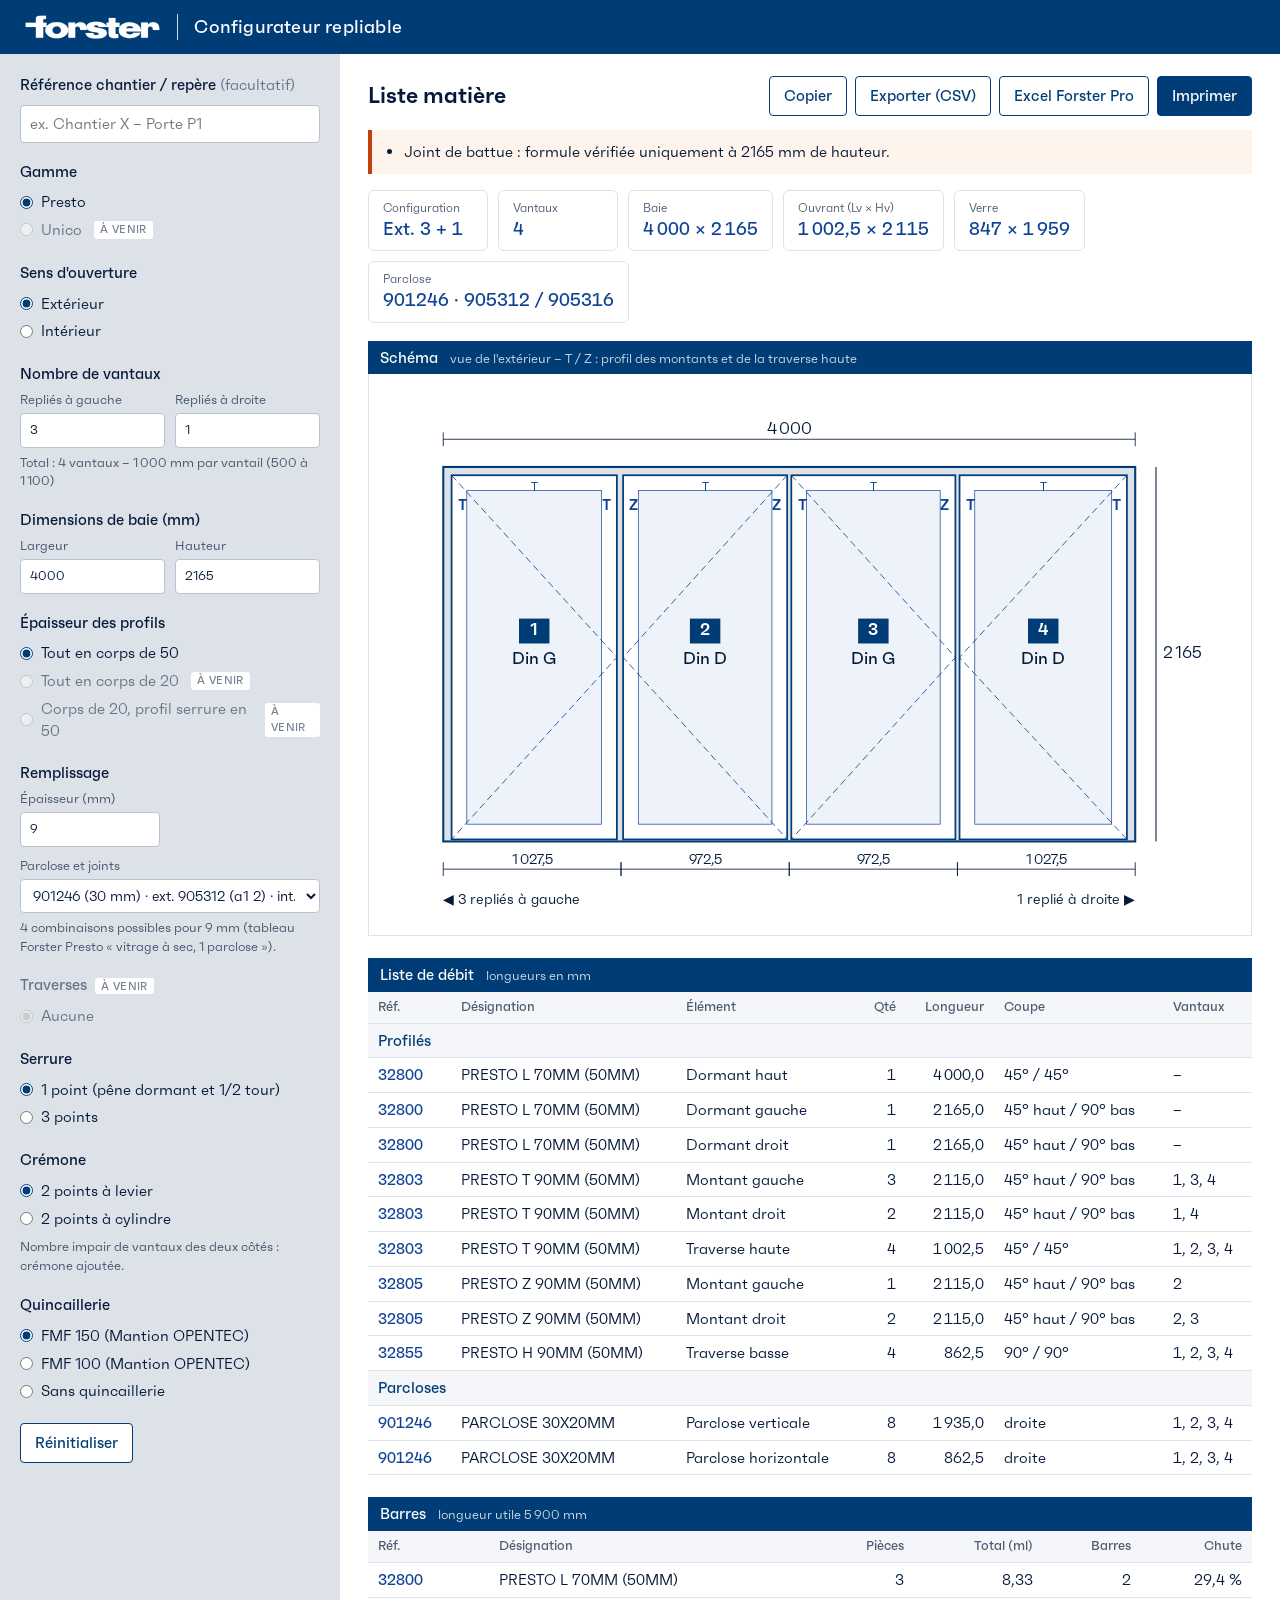
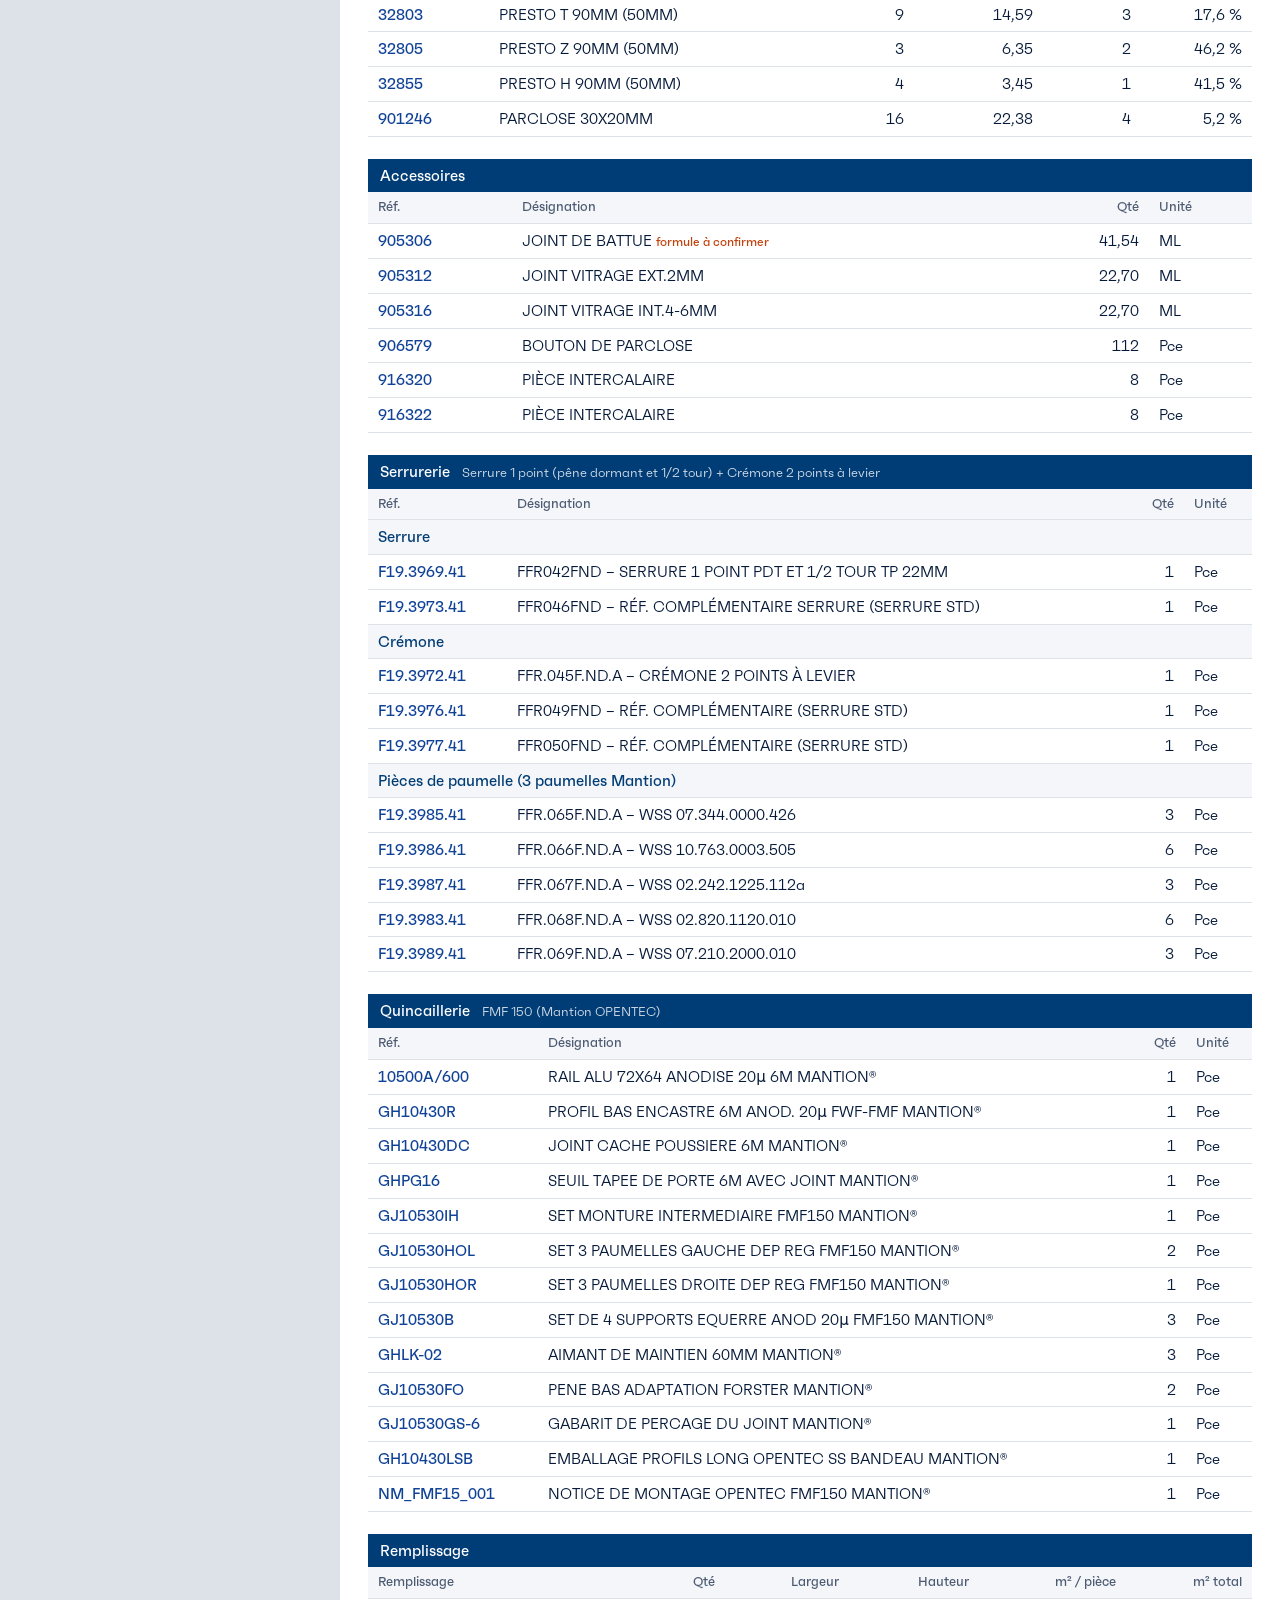
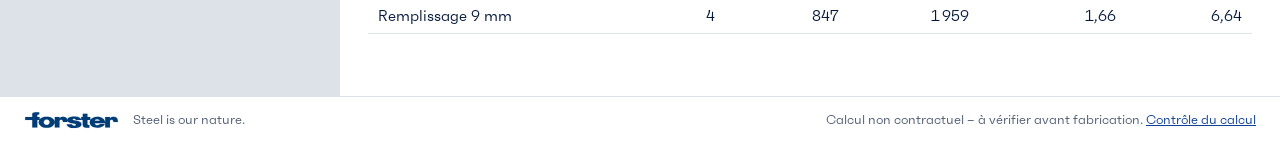
==== commit a05564a8: "Épaisseur de remplissage libre (4 à 27 mm), parcloses et joints selon le tableau Forster Presto - da" ====
--- a/index.html
+++ b/index.html
@@ -60,9 +60,10 @@
 
       <fieldset class="bloc">
         <legend class="libelle">Remplissage</legend>
-        <label class="choix"><input type="radio" name="remplissage" value="9" checked> Verre 9 mm</label>
-        <label class="choix"><input type="radio" name="remplissage" value="24"> Verre 24 mm (4/16/4)</label>
-        <p class="aide">Autres épaisseurs : à venir.</p>
+        <label class="etroit">Épaisseur (mm)<input type="number" name="remplissage" min="4" max="27" step="1" value="9"></label>
+        <label class="libelle-secondaire" for="parclosage">Parclose et joints</label>
+        <select id="parclosage" name="parclosage"></select>
+        <p class="aide" id="aideParclosage">Tableau Forster Presto « vitrage à sec, 1 parclose » : 4 à 27 mm.</p>
       </fieldset>
 
       <fieldset class="bloc inactif">
--- a/css/style.css
+++ b/css/style.css
@@ -67,6 +67,10 @@
 input:focus { outline: 2px solid var(--fo-blue2); outline-offset: -1px; border-color: var(--fo-blue2); }
 .sous-bloc { margin: 8px 0 0 24px; padding-left: 10px; border-left: 2px solid #b9c3d0; }
 .sous-bloc .libelle { font-size: 14px; margin-bottom: 2px; }
+.etroit { display: block; font-size: 13px; color: var(--fo-ink-70); max-width: 140px; }
+.libelle-secondaire { display: block; font-size: 13px; color: var(--fo-ink-70); margin-top: 10px; }
+select { width: 100%; font: inherit; font-size: 14px; color: var(--fo-ink); border: 1px solid #b9c3d0; border-radius: 4px; padding: 6px 8px; background: #fff; margin-top: 3px; }
+select:focus { outline: 2px solid var(--fo-blue2); outline-offset: -1px; }
 .aide { font-size: 13px; color: var(--fo-ink-70); margin: 6px 0 0; }
 
 /* Boutons */
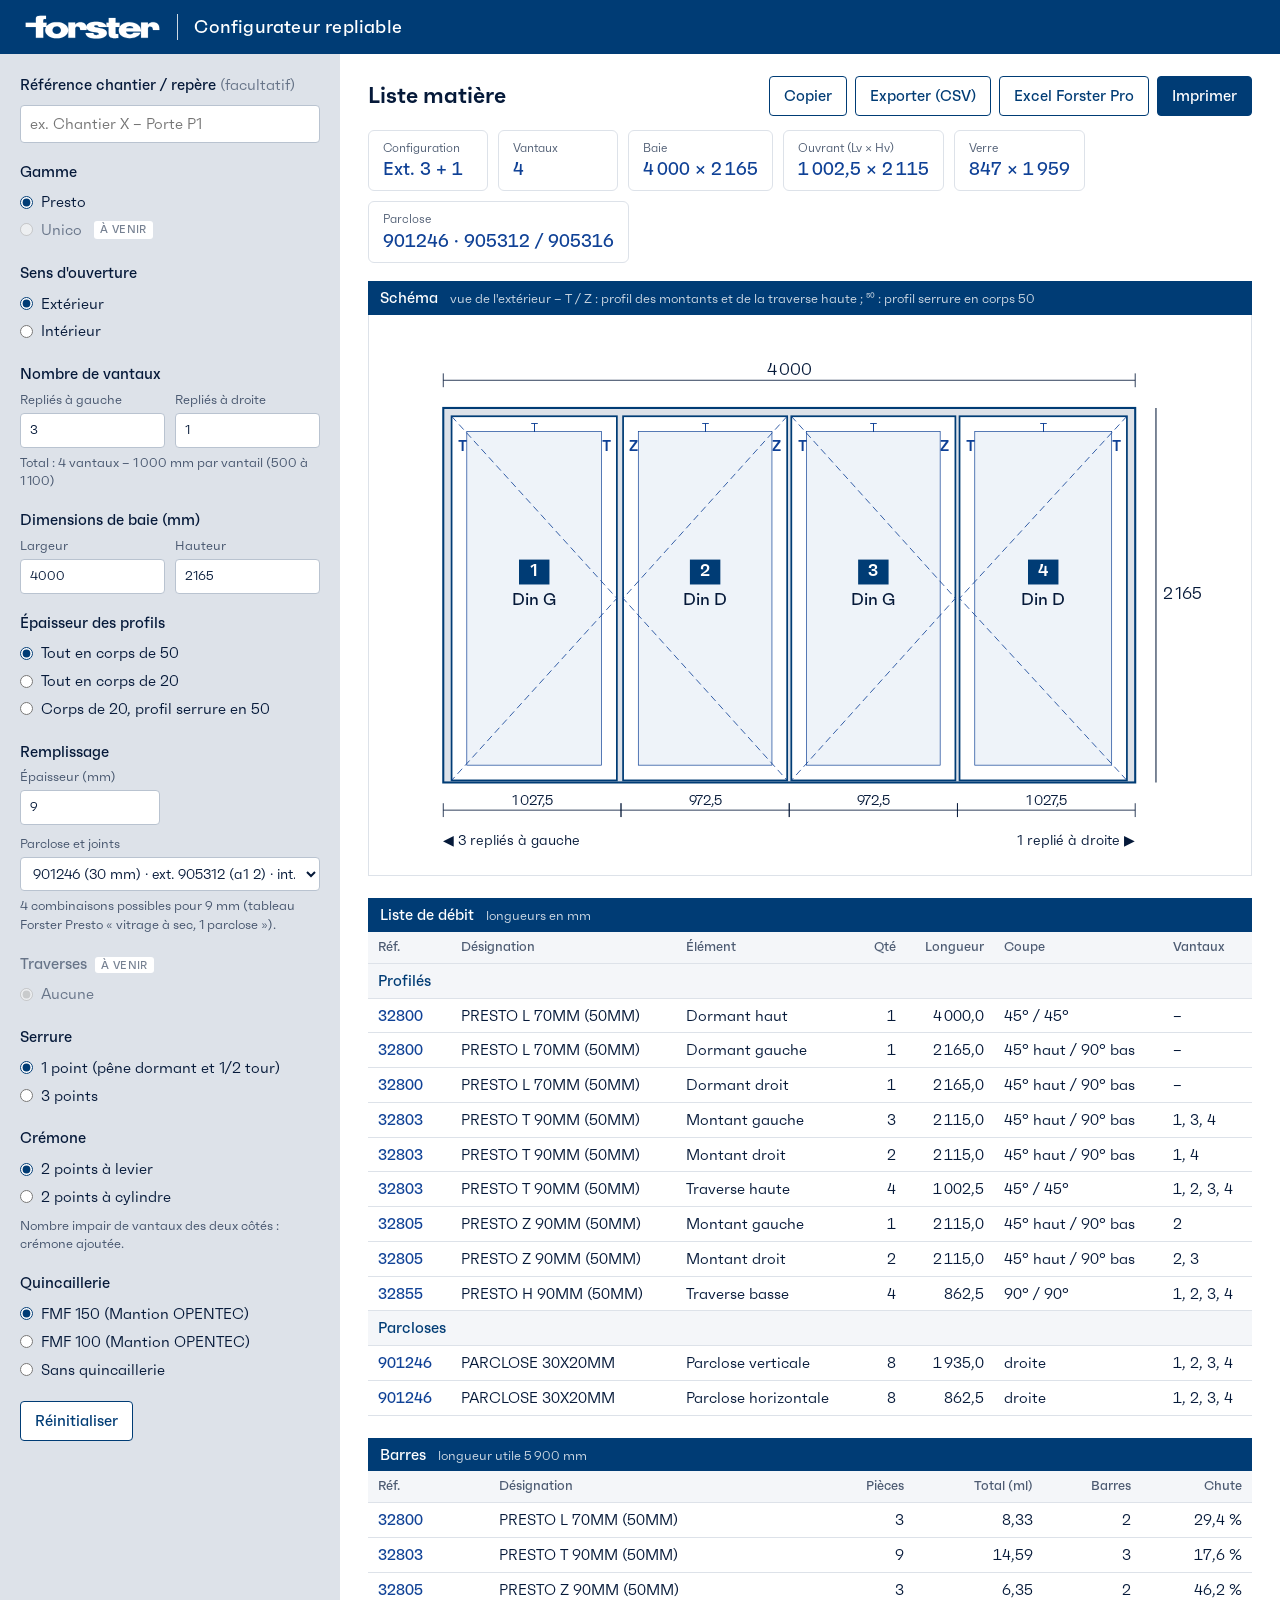
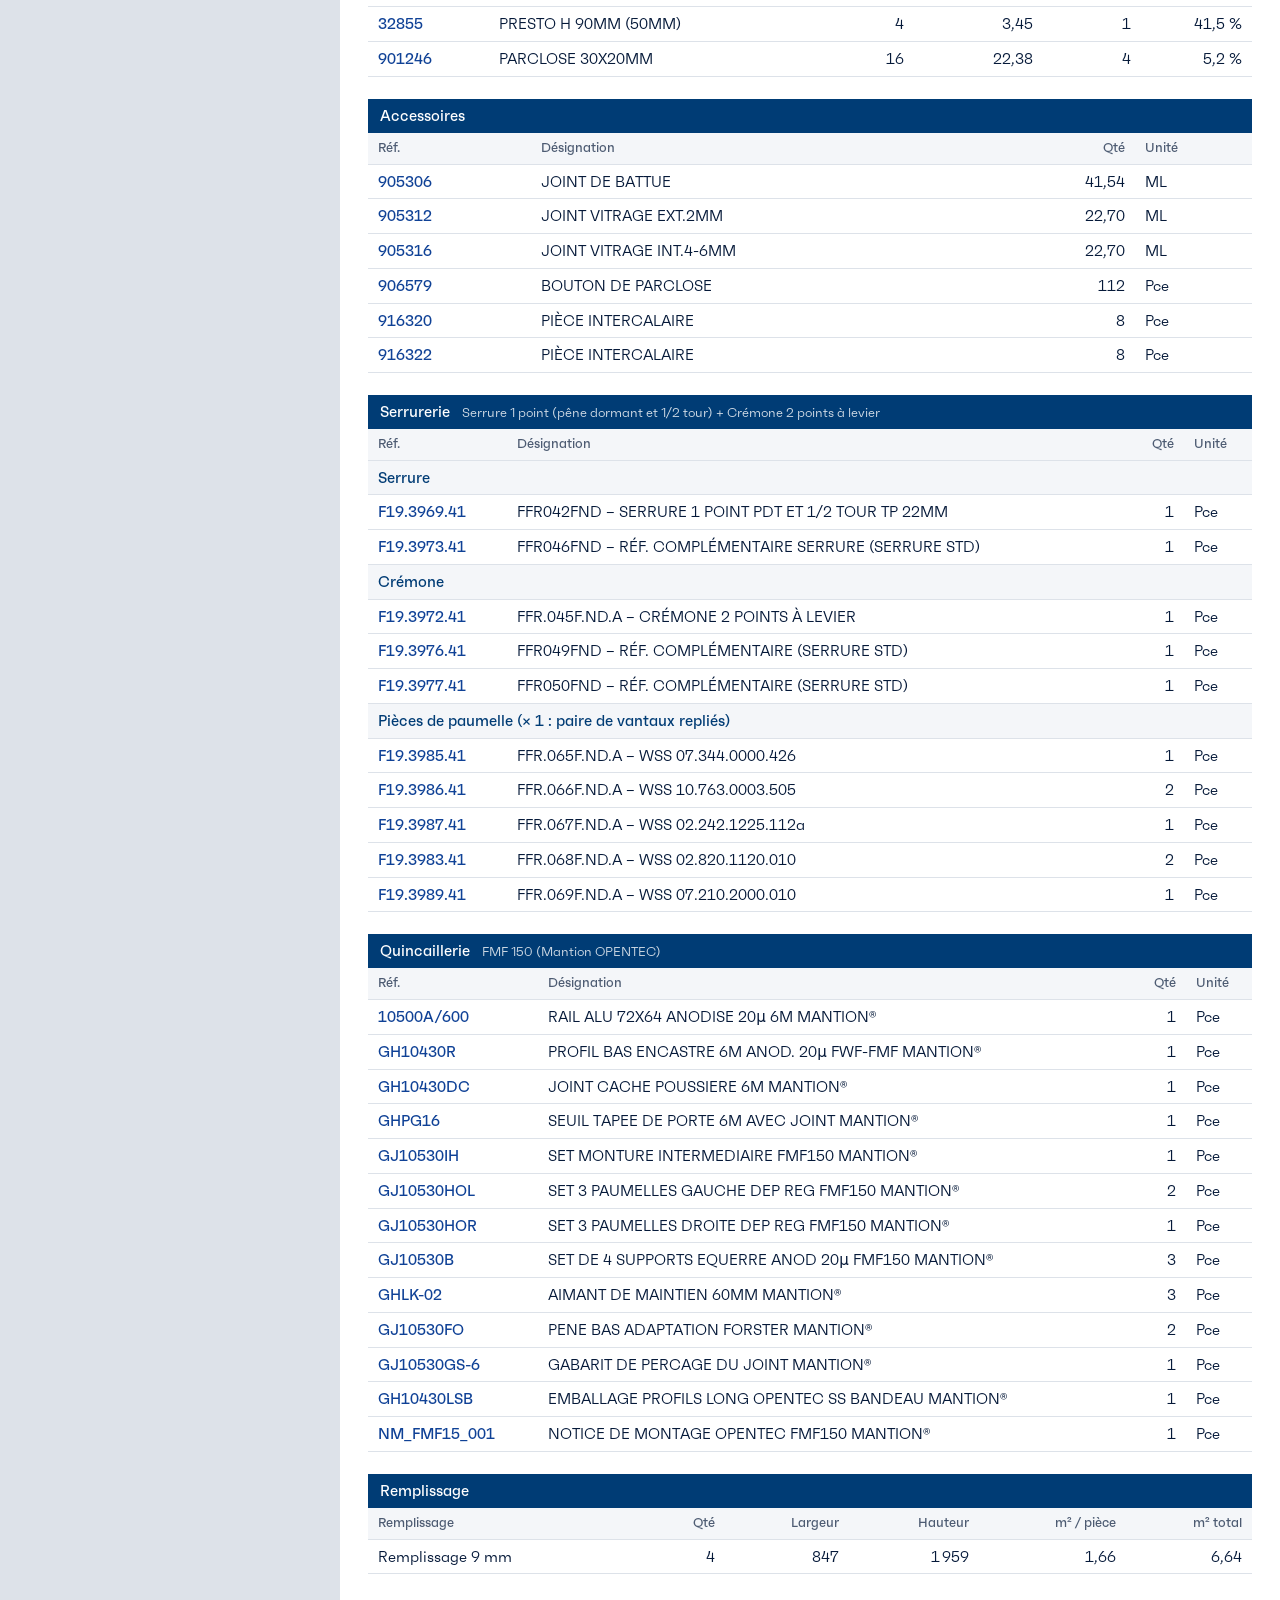
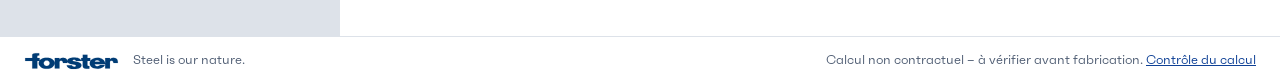
==== commit 3ce777ca: "Corps 20 et mixte « corps 20, profil serrure en 50 » ; règle T/Z extérieure pour groupe gauche pair " ====
--- a/index.html
+++ b/index.html
@@ -54,8 +54,8 @@
       <fieldset class="bloc">
         <legend class="libelle">Épaisseur des profils</legend>
         <label class="choix"><input type="radio" name="corps" value="50" checked> Tout en corps de 50</label>
-        <label class="choix inactif"><input type="radio" name="corps" value="20" disabled> Tout en corps de 20 <span class="bientot">à venir</span></label>
-        <label class="choix inactif"><input type="radio" name="corps" value="20-50" disabled> Corps de 20, profil serrure en 50 <span class="bientot">à venir</span></label>
+        <label class="choix"><input type="radio" name="corps" value="20"> Tout en corps de 20</label>
+        <label class="choix"><input type="radio" name="corps" value="20-50"> Corps de 20, profil serrure en 50</label>
       </fieldset>
 
       <fieldset class="bloc">
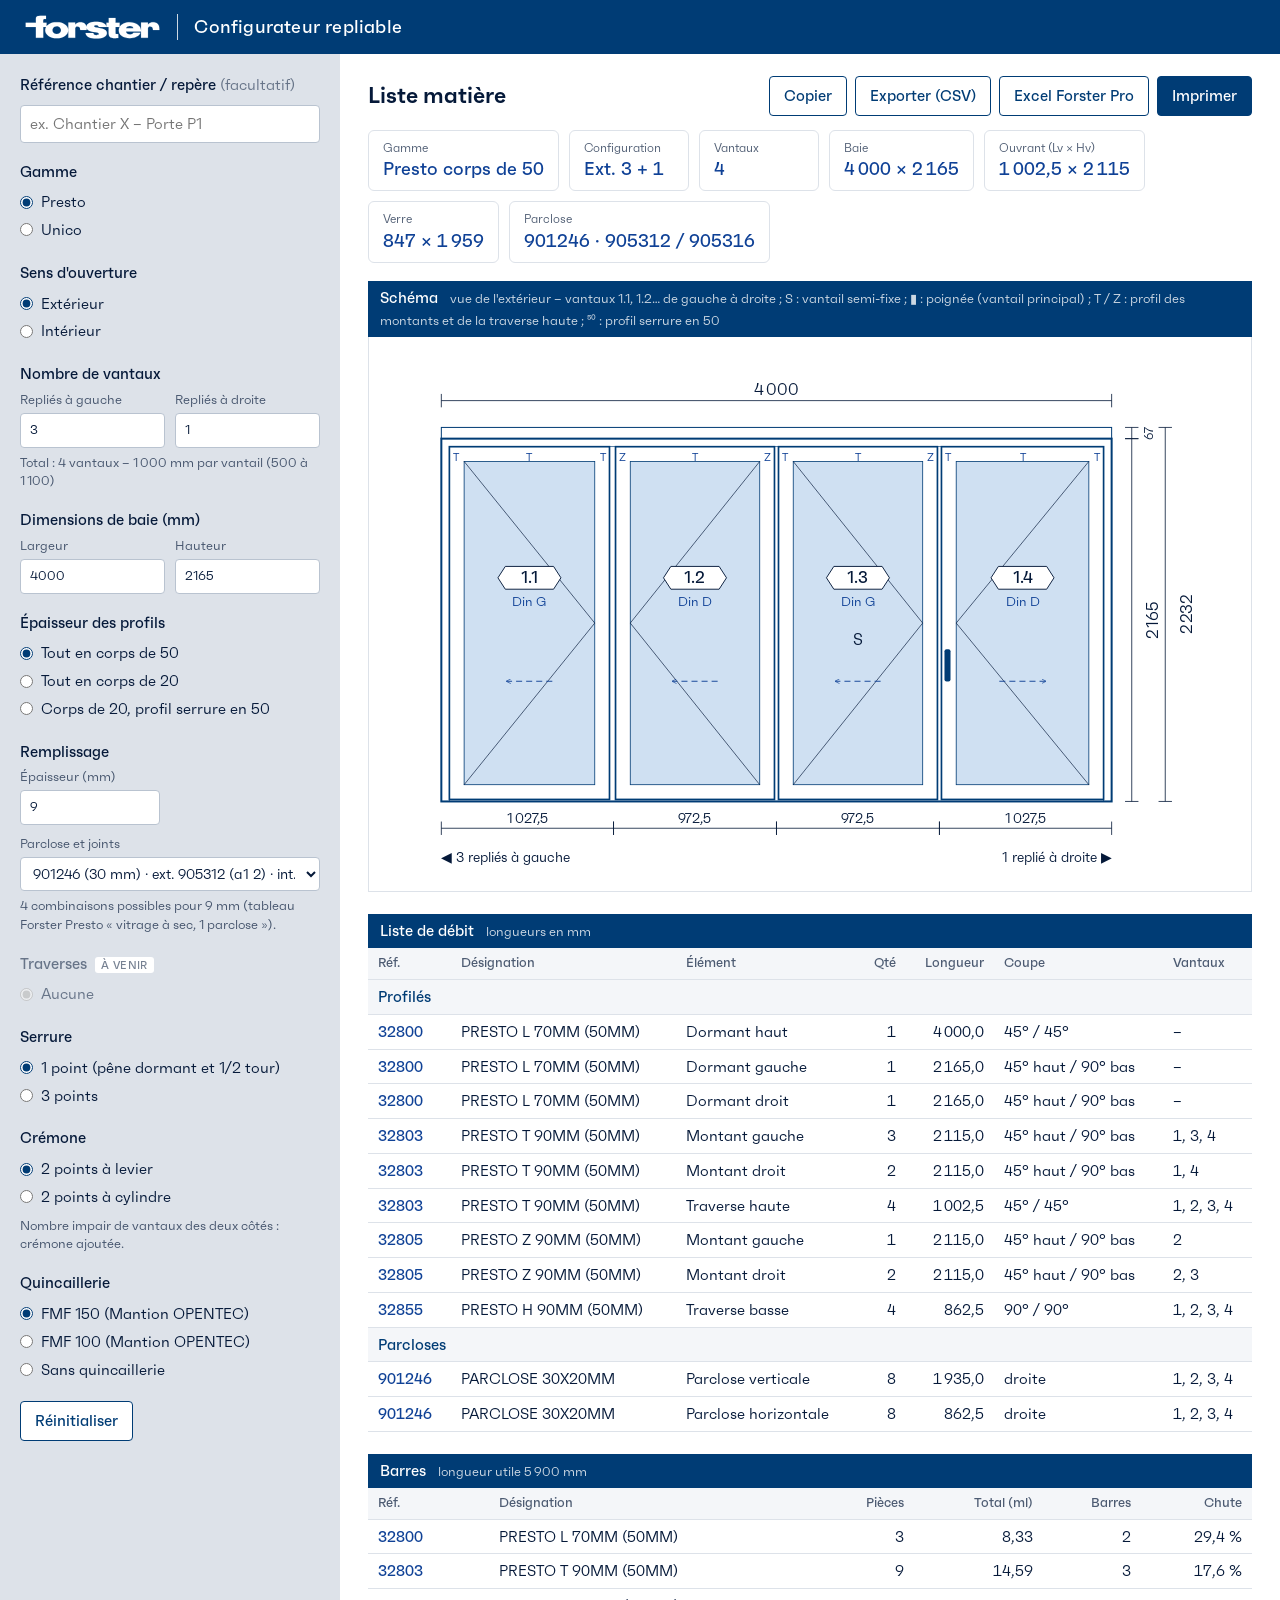
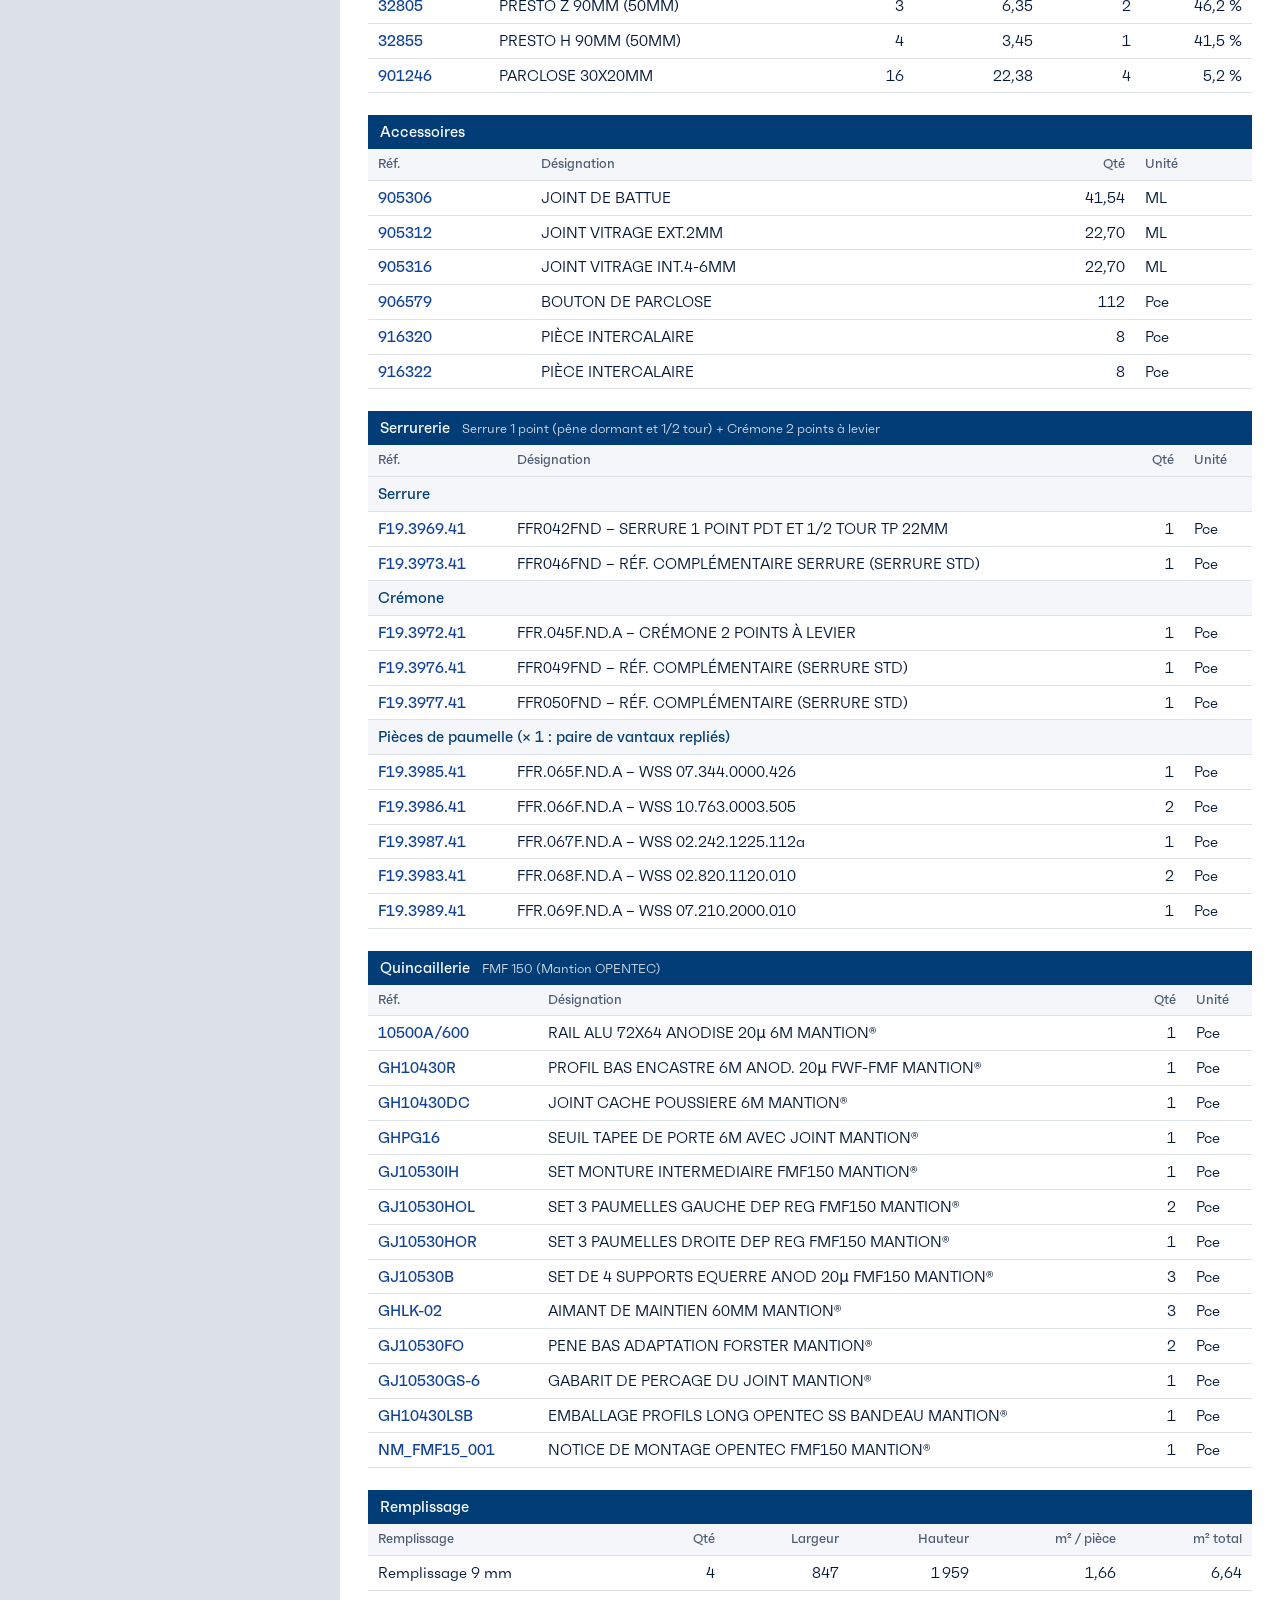
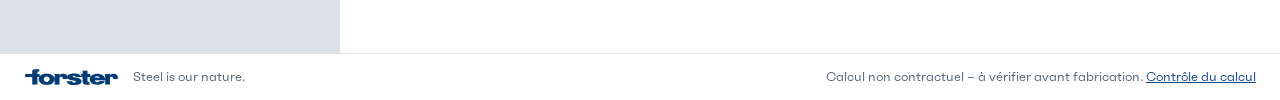
==== commit 3111ae76: "Gamme Unico (50, 30, 50+30) d'après le dossier Forster Pro et nouveau schéma pour toutes les portes " ====
--- a/index.html
+++ b/index.html
@@ -25,7 +25,7 @@
       <fieldset class="bloc">
         <legend class="libelle">Gamme</legend>
         <label class="choix"><input type="radio" name="gamme" value="presto" checked> Presto</label>
-        <label class="choix inactif"><input type="radio" name="gamme" value="unico" disabled> Unico <span class="bientot">à venir</span></label>
+        <label class="choix"><input type="radio" name="gamme" value="unico"> Unico</label>
       </fieldset>
 
       <fieldset class="bloc">
@@ -51,7 +51,7 @@
         </div>
       </fieldset>
 
-      <fieldset class="bloc">
+      <fieldset class="bloc" id="blocCorps">
         <legend class="libelle">Épaisseur des profils</legend>
         <label class="choix"><input type="radio" name="corps" value="50" checked> Tout en corps de 50</label>
         <label class="choix"><input type="radio" name="corps" value="20"> Tout en corps de 20</label>
@@ -61,6 +61,14 @@
       <fieldset class="bloc">
         <legend class="libelle">Remplissage</legend>
         <label class="etroit">Épaisseur (mm)<input type="number" name="remplissage" min="4" max="27" step="1" value="9"></label>
+        <div id="blocMatiere" hidden>
+          <label class="libelle-secondaire" for="matiereParclose">Matière de la parclose</label>
+          <select id="matiereParclose" name="matiereParclose">
+            <option value="acier">Acier</option>
+            <option value="inox">Inox</option>
+            <option value="alu">Aluminium</option>
+          </select>
+        </div>
         <label class="libelle-secondaire" for="parclosage">Parclose et joints</label>
         <select id="parclosage" name="parclosage"></select>
         <p class="aide" id="aideParclosage">Tableau Forster Presto « vitrage à sec, 1 parclose » : 4 à 27 mm.</p>
@@ -71,7 +79,12 @@
         <label class="choix"><input type="radio" name="traverses" value="0" checked disabled> Aucune</label>
       </fieldset>
 
-      <fieldset class="bloc">
+      <fieldset class="bloc" id="blocFerrureUnico" hidden>
+        <legend class="libelle">Ferrure</legend>
+        <p class="aide" id="aideFerrureUnico">Ferrure Unico du dossier Forster Pro, imposée par l'épaisseur des profils.</p>
+      </fieldset>
+
+      <fieldset class="bloc" id="blocSerrure">
         <legend class="libelle">Serrure</legend>
         <label class="choix"><input type="radio" name="serrure" value="1pt" checked> 1 point (pêne dormant et 1/2 tour)</label>
         <label class="choix"><input type="radio" name="serrure" value="3pts"> 3 points</label>
@@ -87,7 +100,7 @@
       <fieldset class="bloc">
         <legend class="libelle">Quincaillerie</legend>
         <label class="choix"><input type="radio" name="quincaillerie" value="fmf150" checked> FMF 150 (Mantion OPENTEC)</label>
-        <label class="choix"><input type="radio" name="quincaillerie" value="fmf100"> FMF 100 (Mantion OPENTEC)</label>
+        <label class="choix" id="choixFmf100"><input type="radio" name="quincaillerie" value="fmf100"> FMF 100 (Mantion OPENTEC)</label>
         <label class="choix"><input type="radio" name="quincaillerie" value="aucune"> Sans quincaillerie</label>
         <div id="blocFixation" class="sous-bloc" hidden>
           <span class="libelle">Fixation du rail</span>
@@ -95,6 +108,7 @@
           <label class="choix"><input type="radio" name="fixation" value="plafond"> Plafond (sans bandeau)</label>
           <p class="aide">FMF 100 : 3 à 8 vantaux, 6000 × 2400 mm maximum, pas de nombre pair des deux côtés.</p>
         </div>
+        <p class="aide" id="aideQuincaillerie" hidden>Unico : FMF 150 selon le dossier Forster Pro (rail, bandeau, profil bas, joint et seuil à la longueur réelle). FMF 100 non prévu.</p>
       </fieldset>
 
       <button type="button" id="btnReinit" class="bouton secondaire">Réinitialiser</button>
